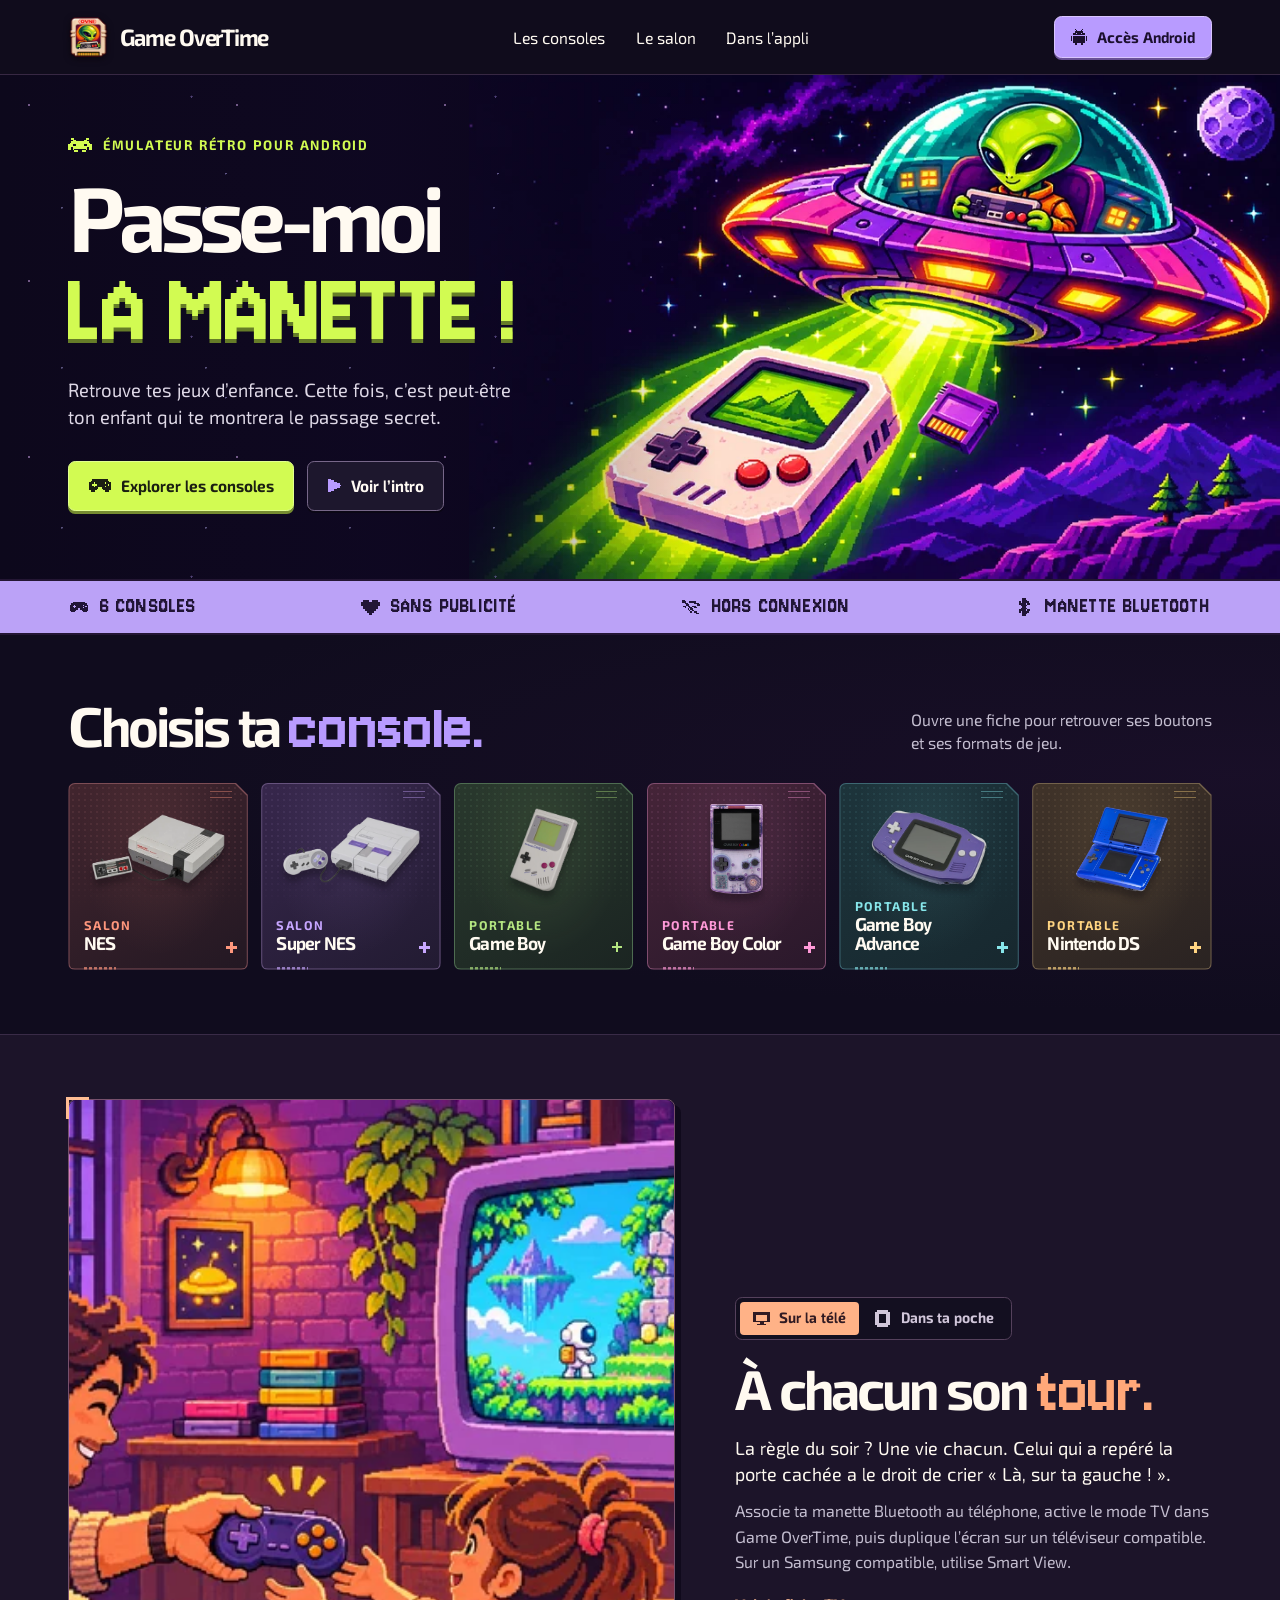
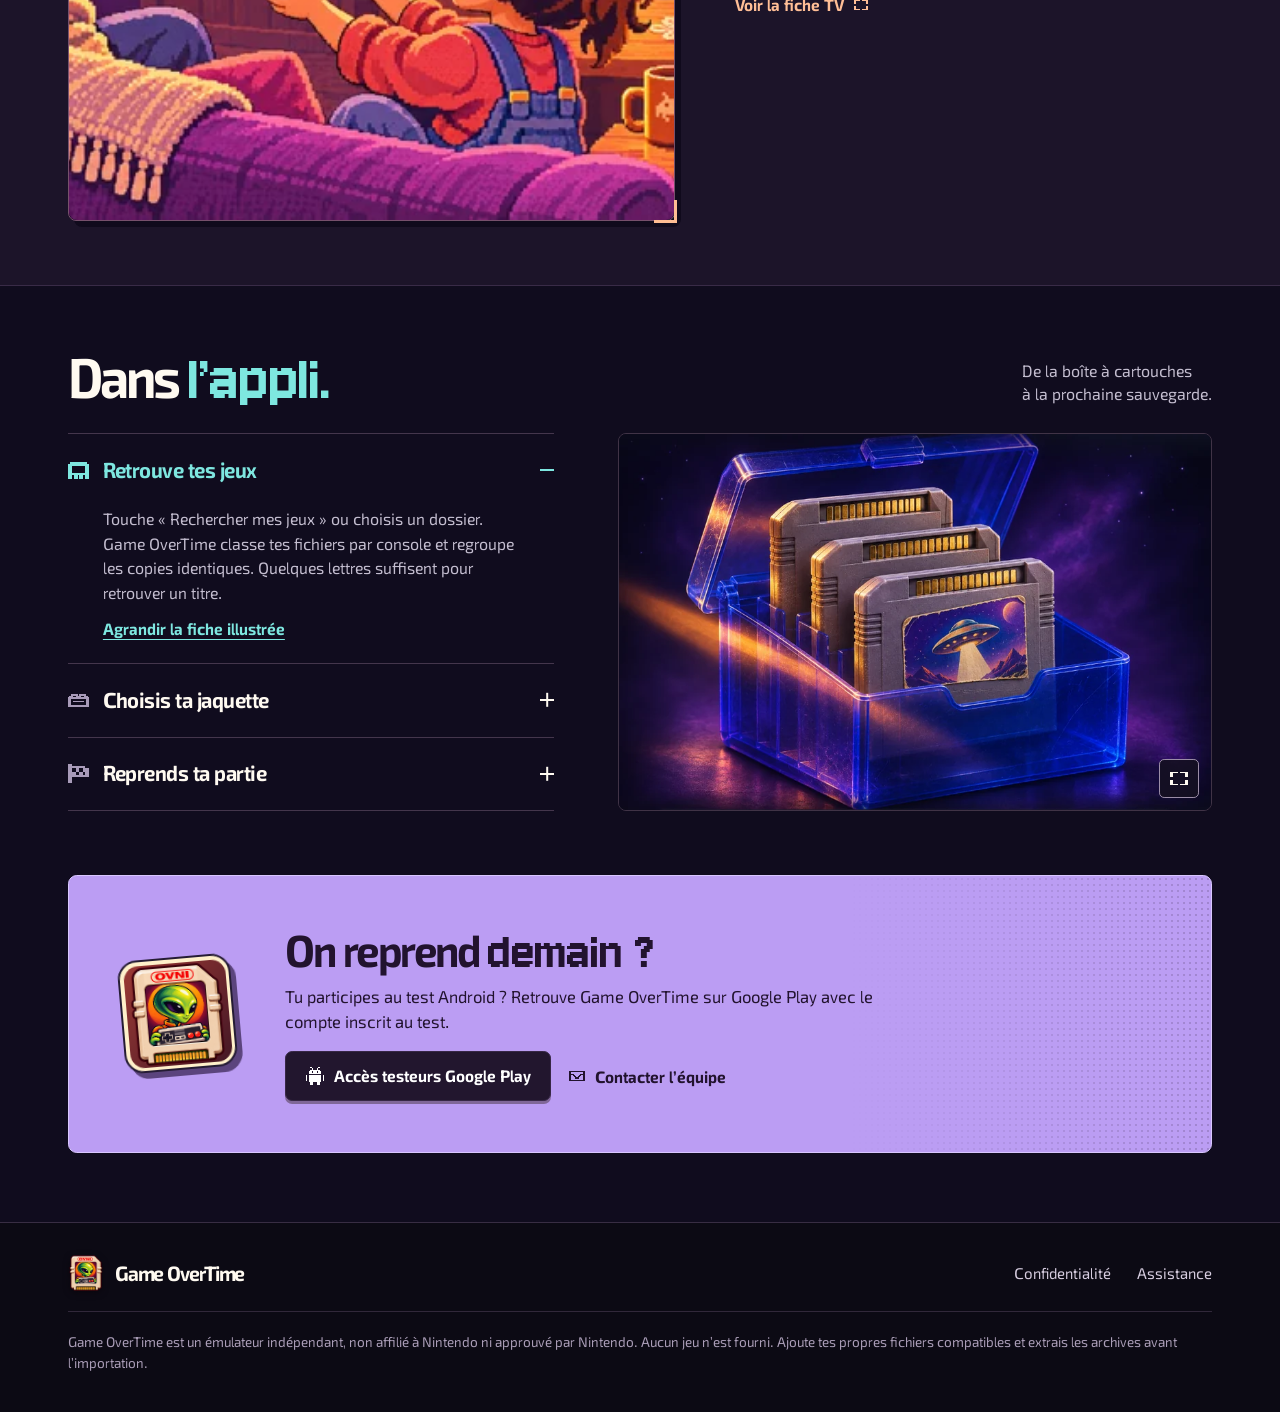
==== game-overtime/index.html @ 26a0b850 "Ajoute le site de Game OverTime pour GitHub Pages" ====
<!doctype html>
<html lang="fr">
<head>
  <meta charset="utf-8">
  <meta name="viewport" content="width=device-width, initial-scale=1">
  <meta name="theme-color" content="#100c1e">
  <title>Game OverTime – L’émulateur rétro pour Android</title>
  <meta name="description" content="Passe-moi la manette ! Retrouve tes jeux NES, Super NES, Game Boy, Game Boy Color, Game Boy Advance et Nintendo DS sur Android. Six consoles, sans publicité, jusque sur la télé.">
  <link rel="canonical" href="https://pelleas6.github.io/sites_app_android/game-overtime/">
  <meta property="og:type" content="website">
  <meta property="og:locale" content="fr_FR">
  <meta property="og:site_name" content="Game OverTime">
  <meta property="og:title" content="Game OverTime · Passe-moi la manette !">
  <meta property="og:description" content="Six consoles rétro sur Android. Retrouve ta collection et fais découvrir tes jeux de cœur à la génération suivante.">
  <meta property="og:url" content="https://pelleas6.github.io/sites_app_android/game-overtime/">
  <meta property="og:image" content="https://pelleas6.github.io/sites_app_android/game-overtime/assets/partage.jpg">
  <meta property="og:image:alt" content="L’OVNI de Game OverTime survole une galaxie de consoles rétro.">
  <meta name="twitter:card" content="summary_large_image">
  <link rel="icon" type="image/png" href="assets/favicon.png">
  <link rel="apple-touch-icon" href="assets/apple-touch-icon.png">
  <link rel="preload" href="assets/jersey.woff" as="font" type="font/woff" crossorigin>
  <link rel="preload" href="assets/cartouche-bold.woff" as="font" type="font/woff" crossorigin>
  <link rel="stylesheet" href="style.css">
  <script src="site.js" defer></script>
</head>
<body>
  <a class="skip" href="#accueil">Aller au contenu</a>
  <header class="site-header">
    <div class="wrap header-inner">
      <a class="wordmark" href="#accueil" aria-label="Game OverTime, accueil">
        <img src="assets/ovni.png" width="44" height="44" alt="">
        <span>Game OverTime</span>
      </a>
      <nav class="nav-main" aria-label="Navigation principale">
        <a href="#consoles">Les consoles</a>
        <a href="#salon">Le salon</a>
        <a href="#appli">Dans l’appli</a>
      </nav>
      <div class="nav-actions">
        <a class="android-link" href="#android"><i class="ico android-icon" aria-hidden="true"></i>Accès Android</a>
        <details class="mobile-nav">
          <summary aria-label="Menu de navigation"><i class="ico menu-icon" aria-hidden="true"></i></summary>
          <nav aria-label="Menu mobile">
            <a href="#consoles">Les consoles</a><a href="#salon">Le salon</a><a href="#appli">Dans l’appli</a><a href="#android">Accès Android</a>
          </nav>
        </details>
      </div>
    </div>
  </header>

  <main id="accueil">
    <section class="hero" aria-labelledby="hero-title">
      <picture class="hero-art">
        <source media="(max-width: 740px)" srcset="assets/ovni-mobile.webp">
        <source media="(max-width: 1240px)" srcset="assets/ovni-galaxie-1280.webp">
        <img src="assets/ovni-galaxie.webp" width="1902" height="827" alt="Le pilote OVNI attire une console de poche dans le rayon vert de sa soucoupe." fetchpriority="high">
      </picture>
      <div class="hero-veil" aria-hidden="true"></div>
      <div class="wrap hero-inner">
        <div class="hero-copy">
          <p class="hero-tag"><i class="ico alien-icon" aria-hidden="true"></i> Émulateur rétro pour Android</p>
          <h1 id="hero-title">Passe-moi<span class="pixel hero-pixel">la manette&nbsp;!</span></h1>
          <p class="hero-lead">Retrouve tes jeux d’enfance. Cette fois, c’est peut-être ton enfant qui te montrera le passage secret.</p>
          <div class="hero-actions">
            <a class="btn btn-lime" href="#consoles"><i class="ico pad-icon" aria-hidden="true"></i>Explorer les consoles</a>
            <a class="btn btn-outline" data-film href="assets/intro-ovni.mp4"><i class="ico play-icon" aria-hidden="true"></i>Voir l’intro</a>
          </div>
        </div>
      </div>
    </section>

    <div class="ribbon" aria-label="Game OverTime en bref">
      <ul class="wrap">
        <li><i class="ico pad-icon" aria-hidden="true"></i>6 consoles</li>
        <li><i class="ico heart-icon" aria-hidden="true"></i>Sans publicité</li>
        <li><i class="ico offline-icon" aria-hidden="true"></i>Hors connexion</li>
        <li><i class="ico bluetooth-icon" aria-hidden="true"></i>Manette Bluetooth</li>
      </ul>
    </div>

    <section class="shelf section" id="consoles" aria-labelledby="shelf-title">
      <div class="wrap">
        <div class="section-head">
          <h2 id="shelf-title">Choisis ta <span class="pixel accent-lilac">console.</span></h2>
          <p>Ouvre une fiche pour retrouver ses boutons<br class="wide-only"> et ses formats de jeu.</p>
        </div>
        <div class="console-shelf">
          <details class="console-card coral" data-system="nes">
            <summary aria-label="Ouvrir la fiche NES">
              <span class="cart-ridges" aria-hidden="true"></span>
              <span class="console-art"><img src="assets/nes.webp" width="180" height="110" loading="lazy" alt=""></span>
              <span class="console-label"><span class="console-family">Salon</span><strong>NES</strong></span>
              <span class="card-plus" aria-hidden="true"><i class="ico plus-icon"></i></span><span class="contacts" aria-hidden="true"></span>
            </summary>
            <div class="hardware-data"><p>Un couloir, trois plateformes et un saut au pixel près. Il reste une vie. À qui de jouer ?</p><dl><div><dt>Fichiers de jeu</dt><dd><code>.nes</code></dd></div><div><dt>Commandes</dt><dd>Croix directionnelle, A, B, Start et Select.</dd></div></dl></div>
          </details>
          <details class="console-card violet" data-system="sfc">
            <summary aria-label="Ouvrir la fiche Super NES">
              <span class="cart-ridges" aria-hidden="true"></span>
              <span class="console-art"><img src="assets/sfc.webp" width="180" height="110" loading="lazy" alt=""></span>
              <span class="console-label"><span class="console-family">Salon</span><strong>Super NES</strong></span>
              <span class="card-plus" aria-hidden="true"><i class="ico plus-icon"></i></span><span class="contacts" aria-hidden="true"></span>
            </summary>
            <div class="hardware-data"><p>Le canapé du mercredi, les grandes cartes à explorer et cette combinaison de boutons que tes doigts connaissent encore.</p><dl><div><dt>Fichiers de jeu</dt><dd><code>.sfc</code> <code>.smc</code></dd></div><div><dt>Commandes</dt><dd>Croix directionnelle, A, B, X, Y, L, R, Start et Select.</dd></div></dl></div>
          </details>
          <details class="console-card leaf" data-system="gb">
            <summary aria-label="Ouvrir la fiche Game Boy">
              <span class="cart-ridges" aria-hidden="true"></span>
              <span class="console-art"><img src="assets/gb.webp" width="180" height="110" loading="lazy" alt=""></span>
              <span class="console-label"><span class="console-family">Portable</span><strong>Game Boy</strong></span>
              <span class="card-plus" aria-hidden="true"><i class="ico plus-icon"></i></span><span class="contacts" aria-hidden="true"></span>
            </summary>
            <div class="hardware-data"><p>Un écran vert, deux boutons et un monde entier dans la poche. Qui se rappelle encore le chemin du premier niveau ?</p><dl><div><dt>Fichiers de jeu</dt><dd><code>.gb</code></dd></div><div><dt>Commandes</dt><dd>Croix directionnelle, A, B, Start et Select.</dd></div></dl></div>
          </details>
          <details class="console-card rose" data-system="gbc">
            <summary aria-label="Ouvrir la fiche Game Boy Color">
              <span class="cart-ridges" aria-hidden="true"></span>
              <span class="console-art"><img src="assets/gbc.webp" width="180" height="110" loading="lazy" alt=""></span>
              <span class="console-label"><span class="console-family">Portable</span><strong>Game Boy Color</strong></span>
              <span class="card-plus" aria-hidden="true"><i class="ico plus-icon"></i></span><span class="contacts" aria-hidden="true"></span>
            </summary>
            <div class="hardware-data"><p>La couleur change tout. Cette forêt que tu traversais sur un petit écran se remplit soudain de nuances.</p><dl><div><dt>Fichiers de jeu</dt><dd><code>.gbc</code></dd></div><div><dt>Commandes</dt><dd>Croix directionnelle, A, B, Start et Select.</dd></div></dl></div>
          </details>
          <details class="console-card aqua" data-system="gba">
            <summary aria-label="Ouvrir la fiche Game Boy Advance">
              <span class="cart-ridges" aria-hidden="true"></span>
              <span class="console-art"><img src="assets/gba.webp" width="180" height="110" loading="lazy" alt=""></span>
              <span class="console-label"><span class="console-family">Portable</span><strong>Game Boy Advance</strong></span>
              <span class="card-plus" aria-hidden="true"><i class="ico plus-icon"></i></span><span class="contacts" aria-hidden="true"></span>
            </summary>
            <div class="hardware-data"><p>Une console à tenir en largeur, deux gâchettes sous les index et un décor qui défile jusqu’au fond du train.</p><dl><div><dt>Fichiers de jeu</dt><dd><code>.gba</code></dd></div><div><dt>Commandes</dt><dd>Croix directionnelle, A, B, L, R, Start et Select.</dd></div></dl></div>
          </details>
          <details class="console-card gold" data-system="nds">
            <summary aria-label="Ouvrir la fiche Nintendo DS">
              <span class="cart-ridges" aria-hidden="true"></span>
              <span class="console-art"><img src="assets/nds.webp" width="180" height="110" loading="lazy" alt=""></span>
              <span class="console-label"><span class="console-family">Portable</span><strong>Nintendo DS</strong></span>
              <span class="card-plus" aria-hidden="true"><i class="ico plus-icon"></i></span><span class="contacts" aria-hidden="true"></span>
            </summary>
            <div class="hardware-data"><p>Un indice en haut, une action en bas. Retrouve les jeux qui te faisaient jongler entre deux écrans.</p><dl><div><dt>Fichiers de jeu</dt><dd><code>.nds</code></dd></div><div><dt>Commandes</dt><dd>Deux écrans, zone tactile, croix directionnelle, A, B, X, Y, L, R, Start et Select.</dd></div></dl></div>
          </details>
        </div>
      </div>
    </section>

    <section class="living section" id="salon" aria-labelledby="living-title">
      <div class="wrap living-layout">
        <div class="living-picture">
          <picture id="story-image">
            <source media="(max-width: 740px)" srcset="assets/une-vie-chacun-640.webp">
            <img src="assets/une-vie-chacun.webp" width="1080" height="720" loading="lazy" alt="Sur le canapé, un père passe la manette à sa fille devant un passage secret.">
          </picture>
          <span class="frame-pin pin-tl" aria-hidden="true"></span><span class="frame-pin pin-br" aria-hidden="true"></span>
        </div>
        <div class="living-copy">
          <div class="scene-switch" role="tablist" aria-label="Où jouer">
            <button id="tv-tab" role="tab" aria-selected="true" aria-controls="tv-panel" type="button"><i class="ico tv-icon" aria-hidden="true"></i>Sur la télé</button>
            <button id="hand-tab" role="tab" aria-selected="false" aria-controls="hand-panel" tabindex="-1" type="button"><i class="ico pocket-icon" aria-hidden="true"></i>Dans ta poche</button>
          </div>
          <h2 id="living-title">À chacun son <span class="pixel accent-peach">tour.</span></h2>
          <div id="tv-panel" class="scene-panel" role="tabpanel" aria-labelledby="tv-tab">
            <p class="lead">La règle du soir&nbsp;? Une vie chacun. Celui qui a repéré la porte cachée a le droit de crier «&nbsp;Là, sur ta gauche&nbsp;!&nbsp;».</p>
            <p>Associe ta manette Bluetooth au téléphone, active le mode TV dans Game OverTime, puis duplique l’écran sur un téléviseur compatible. Sur un Samsung compatible, utilise Smart View.</p>
            <a class="text-link" href="assets/tele-manette.webp" data-lightbox="Manette Bluetooth et mode TV">Voir la fiche TV <i class="ico zoom-icon" aria-hidden="true"></i></a>
          </div>
          <div id="hand-panel" class="scene-panel" role="tabpanel" aria-labelledby="hand-tab" hidden>
            <p class="lead">La télé est prise&nbsp;? Ta collection tient dans ta poche. Même dans le train, tu peux tenter ce fameux saut.</p>
            <p>Dans Thèmes, déplace la croix et les boutons à portée de tes pouces, puis ajuste leur taille. Enregistre une disposition par console et retouche-la en partie depuis Pause.</p>
            <a class="text-link" href="assets/station-nacre-affiche.webp" data-lightbox="Les commandes tactiles en paysage">Voir les commandes à l’écran <i class="ico zoom-icon" aria-hidden="true"></i></a>
          </div>
        </div>
      </div>
    </section>

    <section class="manual section" id="appli" aria-labelledby="manual-title">
      <div class="wrap">
        <div class="section-head">
          <h2 id="manual-title">Dans <span class="pixel accent-cyan">l’appli.</span></h2>
          <p>De la boîte à cartouches<br class="wide-only"> à la prochaine sauvegarde.</p>
        </div>
        <div class="manual-layout">
          <div class="guide-choices">
            <details name="guide" class="guide-entry" data-guide="importer" open>
              <summary><i class="ico cart-icon" aria-hidden="true"></i><span>Retrouve tes jeux</span><i class="fold-sign" aria-hidden="true"></i></summary>
              <div class="guide-text"><p>Touche «&nbsp;Rechercher mes jeux&nbsp;» ou choisis un dossier. Game OverTime classe tes fichiers par console et regroupe les copies identiques. Quelques lettres suffisent pour retrouver un titre.</p><a href="assets/importer-affiche.webp" data-lightbox="Rechercher et importer tes jeux">Agrandir la fiche illustrée</a></div>
            </details>
            <details name="guide" class="guide-entry" data-guide="jaquettes">
              <summary><i class="ico box-icon" aria-hidden="true"></i><span>Choisis ta jaquette</span><i class="fold-sign" aria-hidden="true"></i></summary>
              <div class="guide-text"><p>Le nom t’échappe, mais tu reconnaîtrais la boîte entre mille. Ouvre Jaquettes, agrandis l’aperçu et choisis ton édition. L’image reste sur ton téléphone.</p><a href="assets/jaquettes-affiche.webp" data-lightbox="Associer une jaquette à son jeu">Agrandir la fiche illustrée</a></div>
            </details>
            <details name="guide" class="guide-entry" data-guide="reprendre">
              <summary><i class="ico flag-icon" aria-hidden="true"></i><span>Reprends ta partie</span><i class="fold-sign" aria-hidden="true"></i></summary>
              <div class="guide-text"><p>Tu t’arrêtes devant le château&nbsp;? Sauvegarde avant de quitter. Depuis l’accueil, retrouve ton dernier jeu et laisse à quelqu’un d’autre le plaisir d’ouvrir la grande porte.</p><a href="assets/reprendre-affiche.webp" data-lightbox="Retrouver ta dernière partie">Agrandir la fiche illustrée</a></div>
            </details>
          </div>
          <a class="guide-art" id="guide-art" href="assets/importer-affiche.webp" data-lightbox="Rechercher et importer tes jeux" aria-label="Agrandir la fiche illustrée sur l’importation des jeux">
            <img id="guide-picture" src="assets/importer.webp" width="900" height="549" loading="lazy" alt="Trois cartouches à étiquette OVNI dans un coffret bleu translucide.">
            <span class="enlarge"><i class="ico zoom-icon" aria-hidden="true"></i></span>
          </a>
        </div>
      </div>
    </section>

    <section class="android-section" id="android" aria-labelledby="android-title">
      <div class="wrap">
        <div class="android-panel">
          <div class="android-emblem"><img src="assets/icone-android.png" width="126" height="126" loading="lazy" alt="Icône OVNI de Game OverTime"></div>
          <div class="android-copy">
            <h2 id="android-title">On reprend <span class="pixel">demain&nbsp;?</span></h2>
            <p>Tu participes au test Android&nbsp;? Retrouve Game OverTime sur Google Play avec le compte inscrit au test.</p>
            <div class="end-actions">
              <a class="btn btn-dark" href="https://play.google.com/apps/testing/app.cartouche.player"><i class="ico android-icon" aria-hidden="true"></i>Accès testeurs Google Play</a>
              <a class="contact-link" href="mailto:ovnis.app@gmail.com"><i class="ico mail-icon" aria-hidden="true"></i>Contacter l’équipe</a>
            </div>
          </div>
        </div>
      </div>
    </section>
  </main>

  <footer class="footer">
    <div class="wrap">
      <div class="footer-top">
        <a class="wordmark" href="#accueil"><img src="assets/ovni.png" width="38" height="38" alt=""><span>Game OverTime</span></a>
        <nav aria-label="Liens utiles"><a href="https://pelleas6.github.io/Confidentialite/retro-emulator/">Confidentialité</a><a href="mailto:ovnis.app@gmail.com">Assistance</a></nav>
      </div>
      <p>Game OverTime est un émulateur indépendant, non affilié à Nintendo ni approuvé par Nintendo. Aucun jeu n’est fourni. Ajoute tes propres fichiers compatibles et extrais les archives avant l’importation.</p>
    </div>
  </footer>

  <dialog id="console-dialog" class="modal hardware-dialog" aria-labelledby="console-title">
    <div class="modal-tools"><button class="close-modal" type="button" aria-label="Fermer la fiche console" data-dismiss><i class="ico close-icon" aria-hidden="true"></i></button></div>
    <div class="hardware-top"><img id="detail-image" alt="" width="260" height="175"><div><p id="detail-family" class="detail-family"></p><h2 id="console-title"></h2></div></div>
    <div id="detail-copy"></div>
    <div class="console-pagination"><button id="next-console" class="btn btn-outline" type="button">Console suivante</button></div>
  </dialog>

  <dialog id="media-dialog" class="modal media-dialog" aria-labelledby="media-title">
    <div class="media-head"><h2 id="media-title"></h2><button class="close-modal" data-dismiss type="button" aria-label="Fermer l’aperçu"><i class="ico close-icon" aria-hidden="true"></i></button></div>
    <div id="media-content"></div>
  </dialog>
</body>
</html>
---- game-overtime/style.css ----
@font-face{font-family:Cartouche;src:url("assets/cartouche-regular.woff") format("woff");font-style:normal;font-weight:400;font-display:swap}
@font-face{font-family:Cartouche;src:url("assets/cartouche-bold.woff") format("woff");font-style:normal;font-weight:650 950;font-display:swap}
@font-face{font-family:Jersey;src:url("assets/jersey.woff") format("woff");font-weight:400;font-style:normal;font-display:swap}
:root{
  --ink:#100c1e;--deep:#0c0918;--text:#fffaf1;--muted:#c4bed0;--lime:#d2fb52;
  --lilac:#b89bff;--peach:#ffa879;--cyan:#7ee7e0;--line:#433655;
  --wrap:82rem;--gutter:clamp(1.25rem,5.35vw,6.5rem);
  color-scheme:dark;font-family:Cartouche,Arial,sans-serif;background:var(--ink);color:var(--text);
  font-synthesis:none;scroll-padding-top:5.1rem;
}
*,*::before,*::after{box-sizing:border-box}
html{scroll-behavior:smooth}
body{margin:0;min-width:0;-webkit-font-smoothing:antialiased}
h1,h2,h3,p,ul,dl,dd{margin:0}
button,a,summary{-webkit-tap-highlight-color:transparent}
a{color:inherit;text-decoration:none}
button,summary{font:inherit;color:inherit}
button{cursor:pointer}
a:focus-visible,button:focus-visible,summary:focus-visible{outline:3px solid #fff49a;outline-offset:4px}
summary{list-style:none;cursor:pointer}
summary::-webkit-details-marker{display:none}
img{display:block;max-width:100%}
[hidden]{display:none!important}
.wrap{width:min(var(--wrap),calc(100% - 2 * var(--gutter)));margin-inline:auto}
.pixel{font-family:Jersey,monospace;font-weight:400;letter-spacing:0}
.accent-lilac{color:var(--lilac)}.accent-peach{color:var(--peach)}.accent-cyan{color:var(--cyan)}
.skip{position:fixed;z-index:50;top:.5rem;left:1rem;transform:translateY(-220%);background:var(--lime);color:var(--ink);padding:.75rem 1.1rem;border-radius:.3rem}
.skip:focus{transform:translateY(0)}
.ico{display:inline-block;flex:none;width:1.15em;height:1.15em;background-color:currentColor;mask:var(--icon) center/contain no-repeat;-webkit-mask:var(--icon) center/contain no-repeat;image-rendering:pixelated}
.alien-icon{--icon:url("assets/i-alien.png")}.pad-icon{--icon:url("assets/i-pad.png")}.android-icon{--icon:url("assets/i-android.png")}.play-icon{--icon:url("assets/i-play.png")}.heart-icon{--icon:url("assets/i-heart.png")}.offline-icon{--icon:url("assets/i-offline.png")}.bluetooth-icon{--icon:url("assets/i-bluetooth.png")}.plus-icon{--icon:url("assets/i-plus.png")}.close-icon{--icon:url("assets/i-close.png")}.tv-icon{--icon:url("assets/i-tv.png")}.pocket-icon{--icon:url("assets/i-pocket.png")}.cart-icon{--icon:url("assets/i-cart.png")}.box-icon{--icon:url("assets/i-box.png")}.flag-icon{--icon:url("assets/i-flag.png")}.zoom-icon{--icon:url("assets/i-zoom.png")}.mail-icon{--icon:url("assets/i-mail.png")}.menu-icon{--icon:url("assets/i-menu.png")}
.site-header{height:4.7rem;background:#100c1c;border-bottom:1px solid #372843;position:relative;z-index:5}
.header-inner{height:100%;display:flex;align-items:center;justify-content:space-between;gap:2rem}
.wordmark{display:inline-flex;align-items:center;gap:.64rem;white-space:nowrap;font-size:1.43rem;letter-spacing:-.055em;font-weight:800;line-height:1}
.wordmark img{width:2.55rem;height:2.55rem;object-fit:contain;filter:drop-shadow(0 2px 3px #09050d)}
.nav-main,.nav-actions,.footer nav{display:flex;align-items:center}
.nav-main{gap:clamp(1.25rem,2.4vw,2.85rem);font-size:1rem}
.nav-main a,.footer nav a{transition:color .16s}
.nav-main a:hover,.nav-main a:focus-visible,.footer nav a:hover{color:var(--lime)}
.nav-actions{gap:.6rem}
.android-link,.btn,.contact-link,.scene-switch button,.text-link{display:inline-flex;align-items:center;justify-content:center;gap:.62rem}
.android-link{min-height:2.6rem;padding:.55rem 1rem;background:var(--lilac);color:#1c102e;border:1px solid #d9c5ff;border-radius:.48rem;font-size:.94rem;font-weight:750;box-shadow:0 2px 0 #695197;transition:background .2s,transform .2s}
.android-link:hover{background:#d2baff;transform:translateY(-1px)}
.android-link .ico{width:.98rem;height:1.06rem}
.mobile-nav{display:none;position:relative}
.mobile-nav summary,.close-modal{width:2.65rem;height:2.65rem;display:grid;place-items:center;border-radius:.35rem;background:#262033;color:#efe8ff;border:1px solid #594a6c}

.hero{position:relative;isolation:isolate;overflow:hidden;background:#0b051d}
.hero-art,.hero-veil{position:absolute;inset:0;pointer-events:none}
.hero-art img{width:100%;height:100%;object-fit:contain;object-position:right center}
.hero-veil{background:linear-gradient(90deg,#0d081c 0%,rgba(14,8,31,.97) 19%,rgba(15,8,34,.82) 30%,rgba(14,8,29,.22) 45%,transparent 56%)}
.hero-veil::before{content:"";position:absolute;inset:0 51% 0 0;opacity:.47;background-image:radial-gradient(1.2px 1.2px at 14% 17%,#e3b5ff 75%,transparent),radial-gradient(1.2px 1.2px at 63% 9%,#9c83d8 75%,transparent),radial-gradient(1px 1px at 43% 83%,#ada5e4 75%,transparent),radial-gradient(1.1px 1.1px at 83% 44%,#bdb0ff 75%,transparent);background-size:13rem 11rem,19rem 15rem,9rem 10rem,17rem 14rem}
.hero-inner{position:relative;display:flex;align-items:center;min-height:clamp(31.5rem,39vw,42rem);padding-block:3.1rem 3.55rem}
.hero-copy{width:min(50%,38rem)}
.hero-tag{display:inline-flex;align-items:center;gap:.65rem;color:var(--lime);font-size:.83rem;line-height:1.1;font-weight:750;text-transform:uppercase;letter-spacing:.135em}
.hero-tag .ico{width:1.5rem;height:1.08rem;color:var(--lime)}
h1{margin:1.2rem 0 1.35rem;font-size:clamp(4rem,6.9vw,7.15rem);letter-spacing:-.068em;font-weight:850;line-height:.93}
.hero-pixel{display:block;color:var(--lime);text-transform:uppercase;font-size:1.22em;line-height:.83;letter-spacing:-.012em;margin-top:.06em;white-space:nowrap;text-shadow:0 .038em 0 #667d28}
.hero-lead{font-size:clamp(1.08rem,1.45vw,1.37rem);line-height:1.5;color:#dfd9e7;max-width:28rem;text-wrap:pretty}
.hero-actions,.end-actions{display:flex;flex-wrap:wrap;align-items:center;gap:.8rem}
.hero-actions{margin-top:1.8rem}
.btn{position:relative;min-height:3.1rem;padding:.68rem 1.2rem;border:1px solid transparent;border-radius:.45rem;font-weight:700;font-size:1rem;line-height:1.2;transition:transform .18s,background .15s,box-shadow .15s;text-align:center}
.btn:hover{transform:translateY(-2px)}
.btn:active{transform:translateY(1px)}
.btn .pad-icon{width:1.42rem}
.btn-lime{background:var(--lime);color:#1b1f12;box-shadow:0 3px 0 #768c31;border-color:#e2ff90}
.btn-lime:hover{background:#e0ff77}
.btn-outline{border-color:#776789;background:#1d172d;color:#fffaf3;box-shadow:0 2px 0 #0b0715}
.btn-outline:hover{background:#322541;border-color:#bb9cdb}
.btn .play-icon{width:.83rem;height:.83rem;color:var(--lilac)}

.ribbon{background:#bba2f7;color:#211536;border-block:2px solid #241634}
.ribbon ul{display:flex;justify-content:space-between;align-items:center;min-height:3.25rem;list-style:none;padding:0 .1rem;gap:1rem}
.ribbon li{position:relative;display:flex;align-items:center;justify-content:center;gap:.7rem;white-space:nowrap;text-transform:uppercase;font-family:Jersey,monospace;font-size:clamp(1.18rem,1.7vw,1.55rem);letter-spacing:.055em;line-height:1}
.ribbon li .ico{width:1.15rem;height:1.15rem}

.section{padding-block:clamp(3.4rem,5vw,5.15rem)}
.section-head{display:flex;justify-content:space-between;align-items:flex-end;gap:2rem;margin-bottom:1.75rem}
.section-head h2,.living-copy h2,.android-panel h2{font-size:clamp(2.5rem,4.25vw,4.2rem);font-weight:800;line-height:1.02;letter-spacing:-.057em}
.section-head h2 .pixel,.living h2 .pixel,.android-panel h2 .pixel{font-size:1.26em;line-height:.73;letter-spacing:-.005em}
.section-head p{font-size:1rem;color:var(--muted);line-height:1.45;max-width:29rem}
.shelf{background:radial-gradient(ellipse at 96% 35%,#26133666,transparent 65%),var(--ink)}
.console-shelf{display:grid;grid-template-columns:repeat(6,minmax(0,1fr));gap:clamp(.6rem,1.05vw,1rem);align-items:start}
.coral{--accent:#ff977d;--ctop:#42252e;--cbot:#231823;--edge:#7d4d55}
.violet{--accent:#c7a6ff;--ctop:#37274c;--cbot:#221b32;--edge:#66527d}
.leaf{--accent:#b4e681;--ctop:#29382d;--cbot:#1b2522;--edge:#4e6c51}
.rose{--accent:#ff99d8;--ctop:#452438;--cbot:#2a182b;--edge:#804d6e}
.aqua{--accent:#87e6ea;--ctop:#1d343b;--cbot:#17282f;--edge:#3d6772}
.gold{--accent:#ffd481;--ctop:#403329;--cbot:#2a2322;--edge:#73624b}
.console-card{position:relative;min-width:0;border-radius:.4rem;transition:transform .19s}
.console-card summary{position:relative;display:flex;flex-direction:column;min-height:clamp(10rem,14.6vw,13.25rem);isolation:isolate;background:var(--edge);border-radius:.43rem;clip-path:polygon(0 0,calc(100% - 12px) 0,100% 12px,100% 100%,0 100%);padding:1.14rem .95rem 1.04rem}
.console-card summary::before,.console-card summary::after{pointer-events:none;position:absolute;content:""}
.console-card summary::before{inset:1px;z-index:-2;clip-path:polygon(0 0,calc(100% - 12px) 0,100% 12px,100% 100%,0 100%);border-radius:.38rem;background:radial-gradient(ellipse at 50% 33%,color-mix(in srgb,var(--accent) 10%,transparent),transparent 63%),linear-gradient(148deg,var(--ctop),var(--cbot))}
.console-card summary::after{inset:2px 2px 33% 2px;z-index:-1;opacity:.25;background-image:radial-gradient(var(--edge) .9px,transparent 1px);background-size:6px 6px;mask-image:linear-gradient(#000 60%,transparent)}
.console-card:focus-within{outline:3px solid #fff49a;outline-offset:4px}
.console-card summary:focus-visible{outline:0}
.cart-ridges{position:absolute;right:1rem;top:.55rem;width:1.35rem;height:.38rem;border-block:1.2px solid var(--accent);opacity:.4}
.console-art{display:grid;place-items:center;flex:1;min-height:0}
.console-art img{height:clamp(4.3rem,7vw,6.5rem);width:94%;object-fit:contain;filter:drop-shadow(0 7px 3px #08060b55);transition:transform .22s}
.console-label{display:flex;flex-direction:column;justify-content:flex-end;gap:.16rem;padding-right:.95rem;min-height:3.1rem;margin-top:.36rem}
.console-family{font-size:.77rem;line-height:1;text-transform:uppercase;letter-spacing:.115em;font-weight:700;color:var(--accent)}
.console-label strong{font-size:clamp(1.07rem,1.41vw,1.4rem);line-height:1.05;letter-spacing:-.045em}
.card-plus{position:absolute;right:.68rem;bottom:1.04rem;color:var(--accent);display:grid;place-items:center}
.card-plus .ico{width:.68rem;height:.68rem}
.contacts{position:absolute;bottom:0;left:1rem;height:3px;width:1.95rem;background:repeating-linear-gradient(90deg,var(--accent) 0 3px,transparent 3px 5px);opacity:.65}
@media(hover:hover){.console-card:hover{transform:translateY(-4px)}.console-card:hover .console-art img{transform:translateY(-3px) rotate(-3deg)}.console-card:hover summary{background:var(--accent)}}
.hardware-data{padding:1rem;border:1px solid var(--edge);font-size:1rem}
.hardware-data dl{margin-top:.6rem}.hardware-data dt{font-weight:700}.hardware-data dd{margin:.2rem 0 .6rem}
.living{background:#1c1429;border-block:1px solid #392b47}
.living-layout{display:grid;grid-template-columns:minmax(0,1.12fr) minmax(0,.88fr);align-items:center;gap:clamp(2rem,4.75vw,5.2rem)}
.living-picture{position:relative;isolation:isolate;background:#120b21;box-shadow:6px 6px 0 #100a1c;border:1px solid #77506c;border-radius:.5rem}
.living-picture picture{display:block;overflow:hidden;border-radius:inherit}
.living-picture img{width:100%;aspect-ratio:1.5;object-fit:cover}
.living-picture.is-pocket{background:radial-gradient(ellipse,#4c396b 0%,#271d3d 50%,#151023 84%)}
.living-picture.is-pocket img{object-fit:contain;padding:.65rem}
.frame-pin{position:absolute;z-index:2;width:1.4rem;height:1.4rem;border-color:#ffbd93;border-style:solid;pointer-events:none}
.pin-tl{left:-3px;top:-3px;border-width:3px 0 0 3px}
.pin-br{right:-3px;bottom:-3px;border-width:0 3px 3px 0}
.scene-switch{display:inline-flex;border:1px solid #55415c;border-radius:.45rem;background:#130f20;padding:.23rem;gap:.15rem}
.scene-switch button{padding:.53rem .8rem;border:0;background:transparent;color:#d1c6da;border-radius:.25rem;font-size:.91rem;font-weight:700;line-height:1.1}
.scene-switch [aria-selected="true"]{background:#ffb287;color:#311a22}
.scene-switch [aria-selected="false"]:hover{background:#36243a}
.living-copy h2{margin:1.4rem 0 1.05rem}
.scene-panel p{font-size:1rem;line-height:1.58;color:var(--muted);max-width:34rem}
.scene-panel .lead{font-size:clamp(1.1rem,1.42vw,1.32rem);line-height:1.45;color:var(--text);margin-bottom:.7rem}
.text-link{color:#ffbe96;min-height:2.2rem;margin-top:.8rem;text-underline-offset:4px;font-weight:700}
.text-link:hover,.contact-link:hover,.guide-text a:hover,.footer a:hover{text-decoration:underline}
.text-link .ico{height:.88rem;width:.88rem}
.manual{background:var(--ink)}
.manual-layout{display:grid;grid-template-columns:minmax(0,.9fr) minmax(0,1.1fr);align-items:stretch;gap:clamp(2rem,5vw,6rem)}
.guide-choices{align-self:center;border-top:1px solid #44364c}
.guide-entry{border-bottom:1px solid #44364c}
.guide-entry summary{display:flex;align-items:center;gap:.85rem;min-height:4.55rem;font-size:clamp(1.22rem,1.65vw,1.55rem);line-height:1.2;font-weight:700;letter-spacing:-.025em}
.guide-entry summary>.ico{width:1.28rem;height:1.28rem;color:#a89bb9}
.guide-entry[open] summary,.guide-entry[open] summary>.ico{color:var(--cyan)}
.fold-sign{margin-left:auto;width:.9rem;height:.9rem;position:relative;flex:none}
.fold-sign::before,.fold-sign::after{content:"";position:absolute;width:100%;height:2px;left:0;top:calc(50% - 1px);background:currentColor}
.fold-sign::after{transform:rotate(90deg)}
.guide-entry[open] .fold-sign::after{display:none}
.guide-text{padding:0 2rem 1.3rem 2.15rem;line-height:1.55;color:var(--muted)}
.guide-text a{display:inline-block;margin-top:.7rem;color:var(--cyan);font-weight:700;text-decoration:underline;text-underline-offset:4px}
.guide-art{position:relative;display:block;min-width:0;align-self:stretch;overflow:hidden;border:1px solid #403346;border-radius:.5rem;background:#131020}
.guide-art img{width:100%;height:100%;aspect-ratio:1.74;object-fit:cover}
.enlarge{position:absolute;right:.75rem;bottom:.75rem;display:grid;place-items:center;width:2.45rem;height:2.45rem;color:var(--text);background:#141021e8;border:1px solid #9b8da7;border-radius:.32rem}
.guide-art:hover .enlarge{background:#594167}
.android-section{padding:0 0 clamp(3.75rem,5.4vw,5rem);background:var(--ink)}
.android-panel{position:relative;isolation:isolate;overflow:hidden;display:flex;align-items:center;gap:clamp(1.5rem,4vw,4rem);padding:clamp(1.8rem,4vw,3.7rem);background:#bb9df3;border:1px solid #d9c7ff;color:#22132e;border-radius:.55rem}
.android-panel::after{content:"";position:absolute;z-index:-1;inset:0 0 0 68%;opacity:.3;background-image:radial-gradient(#65507e 1px,transparent 1.5px);background-size:6px 6px;mask-image:linear-gradient(to right,transparent,#000)}
.android-emblem{flex:none;transform:rotate(-5deg);filter:drop-shadow(5px 6px 0 #5b447d);padding:.22rem;border:2px solid #251c34;border-radius:1.2rem;background:#fff0ca}
.android-emblem img{width:clamp(5rem,8vw,7.6rem);height:auto;aspect-ratio:1;border-radius:.9rem}
.android-panel h2{font-size:clamp(2.3rem,3.4vw,3.6rem)}
.android-copy>p{max-width:39rem;font-size:1.04rem;line-height:1.45;margin:.8rem 0 1.1rem}
.btn-dark{background:#22162e;color:white;box-shadow:0 3px 0 #806798;border-color:#372745}
.btn-dark:hover{background:#362347}
.contact-link{font-weight:700;min-height:2.8rem;text-underline-offset:4px;padding-inline:.35rem}
.contact-link .ico{width:1rem}
.android-panel :focus-visible{outline-color:#2a1641}
.footer{background:#0c0a14;border-top:1px solid #382d43;padding:2rem 0 2.35rem}
.footer-top{display:flex;align-items:center;justify-content:space-between;gap:1.5rem}
.footer .wordmark{font-size:1.26rem}
.footer .wordmark img{width:2.25rem;height:2.25rem}
.footer nav{flex-wrap:wrap;gap:.6rem 1.6rem;font-size:.94rem;color:#d6ccdf}
.footer p{padding-top:1.25rem;margin-top:1.25rem;border-top:1px solid #31283a;line-height:1.55;color:#aa9db7;font-size:.85rem}
.modal{position:fixed;width:min(34rem,calc(100% - 2rem));max-height:calc(100dvh - 2rem);padding:0;border:1px solid #76618a;border-radius:.7rem;background:#1e172b;color:var(--text);box-shadow:0 1.5rem 6rem #0009;overflow:auto}
.modal::backdrop{background:rgba(9,5,17,.85)}
body:has(dialog[open]){overflow:hidden}
.modal-tools,.media-head{display:flex;align-items:center;justify-content:flex-end;gap:1rem}
.modal-tools{position:absolute;right:.8rem;top:.8rem;z-index:1}
.close-modal{width:2.5rem;height:2.5rem}
.close-modal .ico{width:1rem;height:1rem}
.close-modal:hover{background:#41324e}
.hardware-top{display:flex;align-items:center;gap:1.5rem;padding:2.6rem 1.6rem 1.5rem;background:radial-gradient(ellipse at 20% 100%,var(--ctop),transparent 78%),var(--cbot);border-bottom:1px solid var(--edge)}
.hardware-top img{width:41%;height:8.5rem;object-fit:contain;filter:drop-shadow(0 9px 4px #09031255)}
.detail-family{font-size:.85rem;letter-spacing:.13em;text-transform:uppercase;color:var(--accent);font-weight:700}
.hardware-top h2{font-size:2.2rem;line-height:1.08;letter-spacing:-.045em;margin-top:.5rem}
#detail-copy{padding:1.5rem 1.7rem 0}
#detail-copy>p{font-size:1.13rem;line-height:1.45}
#detail-copy dl{margin:1.2rem 0 0;border-top:1px solid #493950}
#detail-copy dl>div{display:grid;grid-template-columns:7rem 1fr;gap:.65rem;padding:.78rem 0;border-bottom:1px solid #493950;line-height:1.4}
#detail-copy dt{color:#d6c8df;font-weight:700}
code{display:inline-block;padding:.04rem .38rem;font:1rem/1.4 ui-monospace,monospace;border-radius:.22rem;background:#30263c;color:#eeebc8}
.console-pagination{padding:1rem 1.7rem 1.5rem;text-align:right}
.console-pagination .btn{min-height:2.65rem}
.media-dialog{width:fit-content;max-width:calc(100% - 1.5rem);overflow:hidden}
.media-head{justify-content:space-between;padding:.7rem .9rem;border-bottom:1px solid #51405d}
.media-head h2{font-size:1.12rem;line-height:1.3;letter-spacing:-.02em}
#media-content{display:grid;place-items:center;background:#100c19}
#media-content img,#media-content video{display:block;max-width:100%;width:auto;height:auto;max-height:calc(100dvh - 6.2rem);object-fit:contain}
#media-content video{aspect-ratio:3/4;width:min(25rem,75vw);background:#090711}
@media(min-width:1650px){.hero-art{margin-inline:auto;max-width:108rem}.hero-veil{background:linear-gradient(90deg,#0d081c 5%,#0e081df5 23%,#0e08249c 38%,transparent 51%)}}
@media(max-width:1050px){
  :root{--gutter:clamp(1.25rem,4vw,3rem)}
  .hero-inner{min-height:29.5rem}.hero-copy{width:51%}
  .hero-veil{background:linear-gradient(90deg,#0d081c 4%,#0f091fef 26%,#100920b8 41%,transparent 60%)}
  .console-shelf{grid-template-columns:repeat(3,minmax(0,1fr));gap:.8rem}
  .console-card summary{min-height:10rem}.console-art img{height:5.3rem}
  .console-label{min-height:2.6rem}
  .living-layout{gap:2rem}.living-copy h2{font-size:2.8rem}
}
@media(max-width:740px){
  :root{--gutter:1.22rem;scroll-padding-top:1rem}
  .site-header{height:3.9rem}.header-inner{gap:.65rem}
  .wordmark{font-size:1.19rem;gap:.43rem}.wordmark img{width:2.05rem;height:2.05rem}
  .nav-main{display:none}.mobile-nav{display:block}
  .mobile-nav summary{width:2.45rem;height:2.45rem;background:transparent;border-color:#4b3c58}
  .mobile-nav nav{position:absolute;right:0;top:calc(100% + .65rem);background:#241a31;border:1px solid #645073;border-radius:.42rem;box-shadow:0 8px 24px #06030da8;padding:.3rem;display:grid;min-width:12rem}
  .mobile-nav nav a{display:block;padding:.72rem .9rem;border-radius:.25rem}.mobile-nav nav a:hover{background:#392945}
  .android-link{min-height:2.35rem;padding:.4rem .64rem;font-size:.83rem;gap:.4rem}.android-link .ico{width:.82rem}
  .hero{display:flex;flex-direction:column;background:#0d071c;padding-top:.28rem}
  .hero-art{position:relative;inset:auto;height:auto;width:min(100%,38rem);margin:0 auto;align-self:center;order:0}
  .hero-art img{aspect-ratio:1.91;object-fit:cover;object-position:center 44%;height:auto;width:100%}
  .hero-art::after{content:"";position:absolute;inset:65% 0 0;background:linear-gradient(transparent,#0d071c)}
  .hero-veil{display:none}.hero-inner{min-height:0;padding:.2rem 0 2.1rem;align-items:flex-start;order:1}
  .hero-copy{width:100%;max-width:34rem}.hero-tag{font-size:.77rem;gap:.5rem;letter-spacing:.115em}
  .hero-tag .ico{width:1.2rem}
  h1{font-size:clamp(3.7rem,11vw,5.65rem);margin:.82rem 0 .88rem}
  .hero-pixel{font-size:1.22em;line-height:.84}
  .hero-lead{font-size:1.07rem;max-width:30rem;line-height:1.45}
  .hero-actions{gap:.65rem;margin-top:1.2rem}.btn{min-height:2.9rem;padding:.64rem .92rem;font-size:.96rem;gap:.55rem}
  .ribbon ul{display:grid;grid-template-columns:1fr 1fr;min-height:4.6rem;padding:.65rem 0;gap:.65rem .8rem}
  .ribbon li{font-size:1.18rem;justify-content:flex-start;gap:.55rem}.ribbon li .ico{width:.94rem;height:.94rem}
  .section{padding-block:2.9rem}.section-head{display:block;margin-bottom:1.2rem}.section-head p{margin-top:.55rem;max-width:30rem;font-size:1rem}.wide-only{display:none}
  .console-shelf{gap:.62rem}.console-card summary{padding:.9rem .78rem .9rem;min-height:9.25rem}.console-art img{height:4.8rem}
  .console-family{font-size:.75rem}.console-label strong{font-size:1.12rem}.card-plus{right:.55rem;bottom:.9rem}
  .living-layout,.manual-layout{grid-template-columns:minmax(0,1fr);gap:1.6rem}
  .living-picture{order:2}.living-copy{order:1}.living-copy h2{margin:1.1rem 0 .7rem;font-size:2.55rem}
  .living-picture img{aspect-ratio:1.55}.scene-panel p{max-width:none}
  .manual-layout{gap:1rem}.guide-art{order:0}.guide-choices{order:1}.guide-entry summary{min-height:3.9rem}
  .guide-art img{aspect-ratio:1.77}.guide-text{padding-right:.3rem}
  .android-section{padding-bottom:2.65rem}.android-panel{align-items:flex-start;padding:1.4rem;gap:1rem;flex-direction:column}
  .android-emblem img{width:3.85rem;border-radius:.48rem}.android-emblem{border-radius:.62rem;padding:.12rem}
  .android-panel h2{font-size:2.35rem}.android-copy>p{font-size:1rem}.end-actions{gap:.45rem 1rem}.contact-link{padding:0}
  .footer-top{align-items:flex-start;flex-direction:column;gap:1rem}.footer nav{gap:.65rem 1.2rem}
}
@media(max-width:510px){.console-shelf{grid-template-columns:repeat(2,minmax(0,1fr))}.console-card summary{min-height:9.75rem}.console-art img{height:5.15rem}}
@media(max-width:365px){
  :root{--gutter:.9rem}.nav-actions{gap:.35rem}.android-link{font-size:.78rem;padding:.4rem .48rem}.wordmark{font-size:1.1rem}
  .hero-actions{gap:.5rem}.hero-actions .btn{font-size:.87rem;padding:.6rem .7rem}.ribbon li{font-size:1.06rem}
  .hardware-top{gap:.8rem;padding-inline:1rem}.hardware-top h2{font-size:1.75rem}#detail-copy{padding-inline:1.15rem}
}
@media(prefers-reduced-motion:reduce){html{scroll-behavior:auto}*,*::before,*::after{transition:none!important;animation:none!important}}
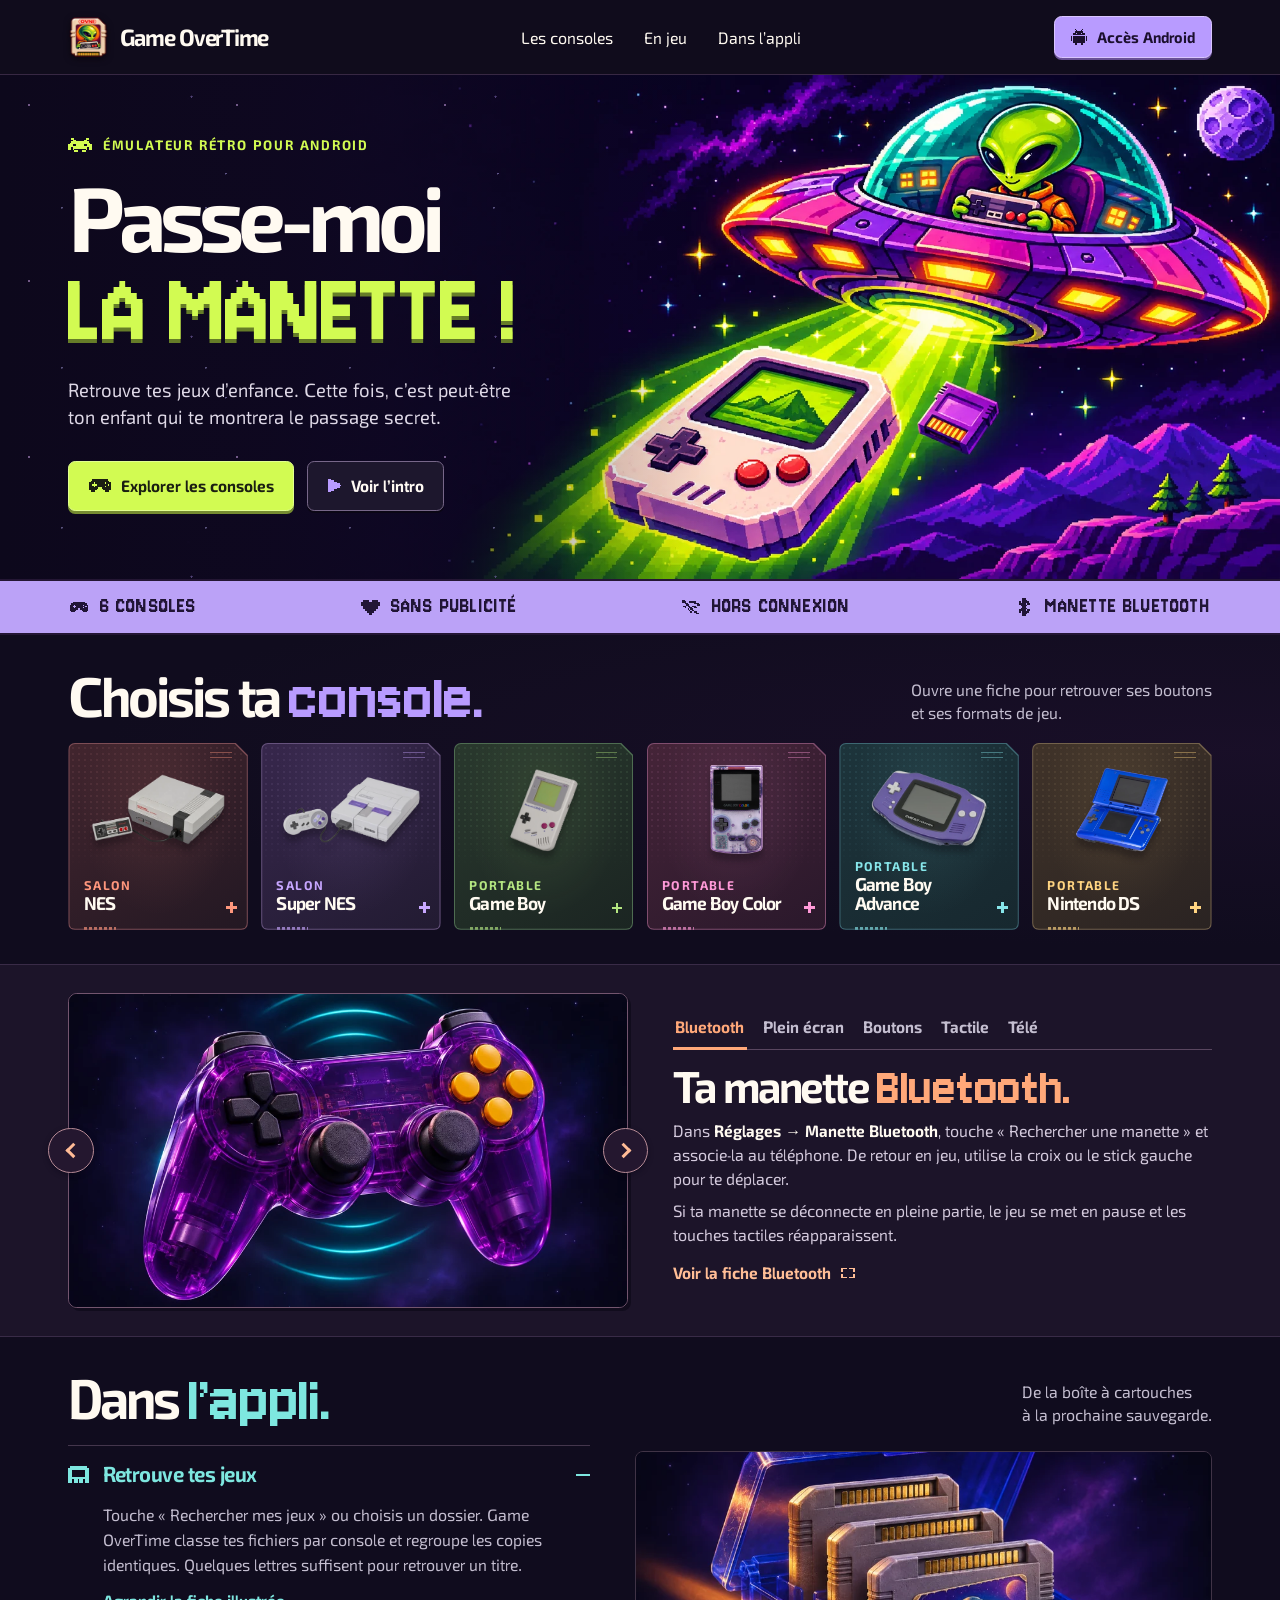
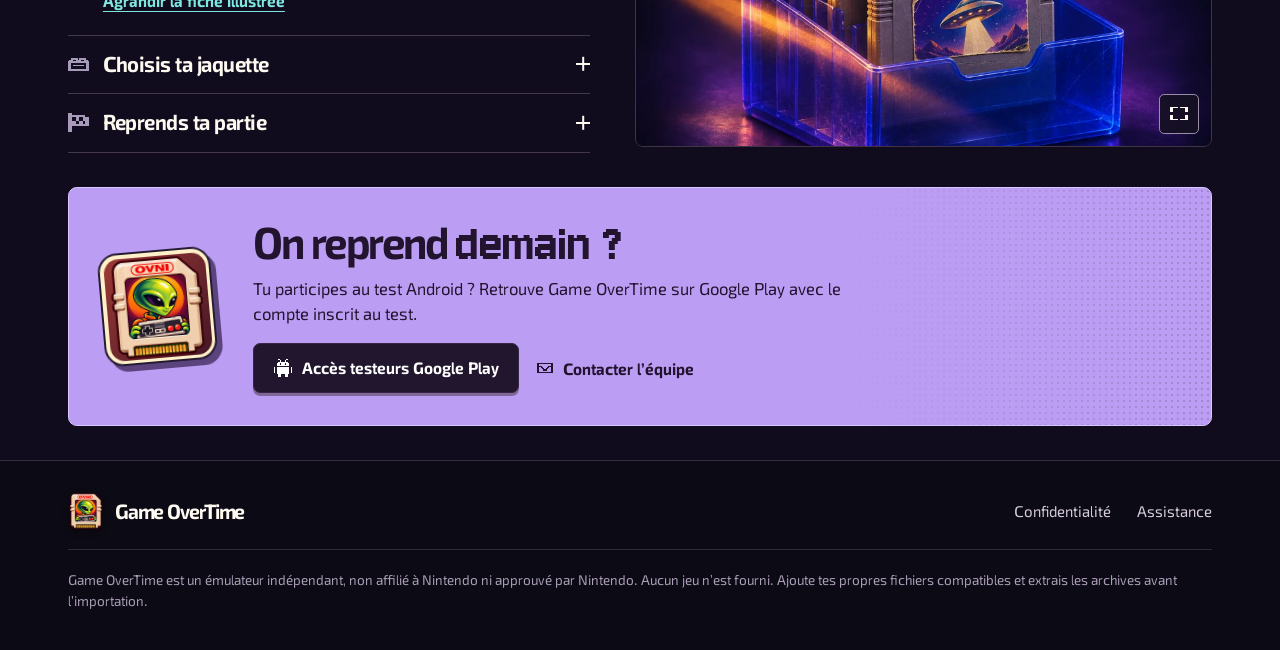
==== commit 351332d7: "Resserre les sections et présente les commandes de jeu dans un carrousel accessible" ====
--- a/game-overtime/index.html
+++ b/game-overtime/index.html
@@ -20,8 +20,8 @@
   <link rel="apple-touch-icon" href="assets/apple-touch-icon.png">
   <link rel="preload" href="assets/jersey.woff" as="font" type="font/woff" crossorigin>
   <link rel="preload" href="assets/cartouche-bold.woff" as="font" type="font/woff" crossorigin>
-  <link rel="stylesheet" href="style.css">
-  <script src="site.js" defer></script>
+  <link rel="stylesheet" href="style.css?v=2">
+  <script src="site.js?v=2" defer></script>
 </head>
 <body>
   <a class="skip" href="#accueil">Aller au contenu</a>
@@ -33,7 +33,7 @@
       </a>
       <nav class="nav-main" aria-label="Navigation principale">
         <a href="#consoles">Les consoles</a>
-        <a href="#salon">Le salon</a>
+        <a href="#salon">En jeu</a>
         <a href="#appli">Dans l’appli</a>
       </nav>
       <div class="nav-actions">
@@ -41,7 +41,7 @@
         <details class="mobile-nav">
           <summary aria-label="Menu de navigation"><i class="ico menu-icon" aria-hidden="true"></i></summary>
           <nav aria-label="Menu mobile">
-            <a href="#consoles">Les consoles</a><a href="#salon">Le salon</a><a href="#appli">Dans l’appli</a><a href="#android">Accès Android</a>
+            <a href="#consoles">Les consoles</a><a href="#salon">En jeu</a><a href="#appli">Dans l’appli</a><a href="#android">Accès Android</a>
           </nav>
         </details>
       </div>
@@ -143,32 +143,78 @@
       </div>
     </section>
 
-    <section class="living section" id="salon" aria-labelledby="living-title">
-      <div class="wrap living-layout">
-        <div class="living-picture">
-          <picture id="story-image">
-            <source media="(max-width: 740px)" srcset="assets/une-vie-chacun-640.webp">
-            <img src="assets/une-vie-chacun.webp" width="1080" height="720" loading="lazy" alt="Sur le canapé, un père passe la manette à sa fille devant un passage secret.">
-          </picture>
-          <span class="frame-pin pin-tl" aria-hidden="true"></span><span class="frame-pin pin-br" aria-hidden="true"></span>
-        </div>
-        <div class="living-copy">
-          <div class="scene-switch" role="tablist" aria-label="Où jouer">
-            <button id="tv-tab" role="tab" aria-selected="true" aria-controls="tv-panel" type="button"><i class="ico tv-icon" aria-hidden="true"></i>Sur la télé</button>
-            <button id="hand-tab" role="tab" aria-selected="false" aria-controls="hand-panel" tabindex="-1" type="button"><i class="ico pocket-icon" aria-hidden="true"></i>Dans ta poche</button>
-          </div>
-          <h2 id="living-title">À chacun son <span class="pixel accent-peach">tour.</span></h2>
-          <div id="tv-panel" class="scene-panel" role="tabpanel" aria-labelledby="tv-tab">
-            <p class="lead">La règle du soir&nbsp;? Une vie chacun. Celui qui a repéré la porte cachée a le droit de crier «&nbsp;Là, sur ta gauche&nbsp;!&nbsp;».</p>
-            <p>Associe ta manette Bluetooth au téléphone, active le mode TV dans Game OverTime, puis duplique l’écran sur un téléviseur compatible. Sur un Samsung compatible, utilise Smart View.</p>
+    <section class="living section" id="salon" aria-label="Les façons de jouer">
+      <div class="wrap play-carousel">
+        <div class="feature-picker" role="tablist" aria-label="Choisir une fonctionnalité" hidden></div>
+
+        <article class="feature-slide" id="bluetooth-panel" data-label="Bluetooth">
+          <div class="feature-media">
+            <img src="assets/manette-bluetooth.webp" width="960" height="540" loading="lazy" alt="Manette violette sans fil avec croix directionnelle et boutons d’action.">
+          </div>
+          <div class="feature-copy">
+            <h2>Ta manette <span class="pixel accent-peach">Bluetooth.</span></h2>
+            <p>Dans <strong>Réglages → Manette Bluetooth</strong>, touche «&nbsp;Rechercher une manette&nbsp;» et associe-la au téléphone. De retour en jeu, utilise la croix ou le stick gauche pour te déplacer.</p>
+            <p>Si ta manette se déconnecte en pleine partie, le jeu se met en pause et les touches tactiles réapparaissent.</p>
+            <a class="text-link" href="assets/manette-bluetooth-fiche.webp" data-lightbox="Manette Bluetooth sur téléphone">Voir la fiche Bluetooth <i class="ico zoom-icon" aria-hidden="true"></i></a>
+          </div>
+        </article>
+
+        <article class="feature-slide" id="fullscreen-panel" data-label="Plein écran">
+          <div class="feature-media">
+            <img src="assets/plein-ecran.webp" width="1280" height="720" loading="lazy" alt="Capture du jeu en plein écran sur le téléphone, avec le paysage lunaire et les touches tactiles masquées.">
+          </div>
+          <div class="feature-copy">
+            <h2>Ton téléphone en <span class="pixel accent-peach">plein écran.</span></h2>
+            <p>Avec <strong>Plein écran automatique</strong>, activé par défaut, les boutons à l’écran s’effacent dès que l’appli détecte ta manette. L’image s’agrandit en gardant les proportions de la console.</p>
+            <p>Pour retrouver les boutons, appuie sur Retour puis sur «&nbsp;Afficher les commandes tactiles&nbsp;».</p>
+            <a class="text-link" href="assets/plein-ecran.webp" data-lightbox="Capture du plein écran sur téléphone">Agrandir la capture <i class="ico zoom-icon" aria-hidden="true"></i></a>
+          </div>
+        </article>
+
+        <article class="feature-slide" id="editor-panel" data-label="Boutons">
+          <div class="feature-media">
+            <img src="assets/editeur-boutons.webp" width="1280" height="720" loading="lazy" alt="Capture de l’éditeur. Le bouton A est sélectionné et les commandes moins et plus règlent sa taille.">
+          </div>
+          <div class="feature-copy">
+            <h2>Les boutons sous <span class="pixel accent-peach">tes pouces.</span></h2>
+            <p>Depuis <strong>Thèmes</strong> ou <strong>Pause → Régler les boutons</strong>, fais glisser la croix ou un bouton où ton pouce tombe naturellement. Sélectionne-le puis utilise − et + pour ajuster sa taille de 60 à 180&nbsp;%.</p>
+            <p>Enregistre ton réglage. Chaque console garde sa propre disposition, en portrait comme en paysage.</p>
+            <a class="text-link" href="assets/editeur-boutons.webp" data-lightbox="L’éditeur des commandes tactiles">Agrandir l’éditeur <i class="ico zoom-icon" aria-hidden="true"></i></a>
+          </div>
+        </article>
+
+        <article class="feature-slide" id="hand-panel" data-label="Tactile">
+          <div class="feature-media feature-phone">
+            <img src="assets/station-nacre.webp" width="1040" height="520" loading="lazy" alt="Le téléphone en paysage, la croix à gauche et les boutons à droite du jeu.">
+          </div>
+          <div class="feature-copy">
+            <h2>Une partie dans <span class="pixel accent-peach">ta poche.</span></h2>
+            <p>Dans <strong>Pause → Orientation de l’écran</strong>, choisis le portrait ou le paysage pour la console que tu utilises. La croix et les boutons entourent l’image du jeu.</p>
+            <p>Sur Nintendo DS, touche directement l’écran inférieur avec ton doigt pour utiliser le stylet.</p>
+            <a class="text-link" href="assets/station-nacre-affiche.webp" data-lightbox="Les commandes tactiles en paysage">Voir les commandes à l’écran <i class="ico zoom-icon" aria-hidden="true"></i></a>
+          </div>
+        </article>
+
+        <article class="feature-slide" id="tv-panel" data-label="Télé">
+          <div class="feature-media">
+            <picture>
+              <source media="(max-width: 740px)" srcset="assets/une-vie-chacun-640.webp">
+              <img src="assets/une-vie-chacun.webp" width="1080" height="720" loading="lazy" alt="Sur le canapé, un père passe la manette à sa fille devant la télévision.">
+            </picture>
+          </div>
+          <div class="feature-copy">
+            <h2>À chacun son <span class="pixel accent-peach">tour.</span></h2>
+            <p>Dans <strong>Réglages → Manette Bluetooth</strong>, active le mode TV. Avec la manette connectée au téléphone, la partie passe en paysage plein écran.</p>
+            <p>Duplique ensuite l’écran sur un téléviseur compatible, avec Smart View sur un Samsung compatible. Il ne reste qu’à décider qui prend la première vie.</p>
             <a class="text-link" href="assets/tele-manette.webp" data-lightbox="Manette Bluetooth et mode TV">Voir la fiche TV <i class="ico zoom-icon" aria-hidden="true"></i></a>
           </div>
-          <div id="hand-panel" class="scene-panel" role="tabpanel" aria-labelledby="hand-tab" hidden>
-            <p class="lead">La télé est prise&nbsp;? Ta collection tient dans ta poche. Même dans le train, tu peux tenter ce fameux saut.</p>
-            <p>Dans Thèmes, déplace la croix et les boutons à portée de tes pouces, puis ajuste leur taille. Enregistre une disposition par console et retouche-la en partie depuis Pause.</p>
-            <a class="text-link" href="assets/station-nacre-affiche.webp" data-lightbox="Les commandes tactiles en paysage">Voir les commandes à l’écran <i class="ico zoom-icon" aria-hidden="true"></i></a>
-          </div>
-        </div>
+        </article>
+
+        <div class="feature-arrows" role="group" aria-label="Parcourir les fonctionnalités" hidden>
+          <button class="feature-prev" type="button" aria-label="Fonctionnalité précédente"></button>
+          <button class="feature-next" type="button" aria-label="Fonctionnalité suivante"></button>
+        </div>
+        <span class="feature-status" aria-live="polite" aria-atomic="true"></span>
       </div>
     </section>
 
@@ -190,7 +236,7 @@
             </details>
             <details name="guide" class="guide-entry" data-guide="reprendre">
               <summary><i class="ico flag-icon" aria-hidden="true"></i><span>Reprends ta partie</span><i class="fold-sign" aria-hidden="true"></i></summary>
-              <div class="guide-text"><p>Tu t’arrêtes devant le château&nbsp;? Sauvegarde avant de quitter. Depuis l’accueil, retrouve ton dernier jeu et laisse à quelqu’un d’autre le plaisir d’ouvrir la grande porte.</p><a href="assets/reprendre-affiche.webp" data-lightbox="Retrouver ta dernière partie">Agrandir la fiche illustrée</a></div>
+              <div class="guide-text"><p>Tu t’arrêtes devant le château&nbsp;? Ouvre Pause et choisis «&nbsp;Sauvegarder la partie&nbsp;». Depuis l’accueil, retrouve ton dernier jeu. Pour revenir à l’endroit enregistré, choisis «&nbsp;Charger ma sauvegarde&nbsp;» dans Pause.</p><a href="assets/reprendre-affiche.webp" data-lightbox="Retrouver ta dernière partie">Agrandir la fiche illustrée</a></div>
             </details>
           </div>
           <a class="guide-art" id="guide-art" href="assets/importer-affiche.webp" data-lightbox="Rechercher et importer tes jeux" aria-label="Agrandir la fiche illustrée sur l’importation des jeux">
--- a/game-overtime/style.css
+++ b/game-overtime/style.css
@@ -37,7 +37,7 @@
 .nav-main a,.footer nav a{transition:color .16s}
 .nav-main a:hover,.nav-main a:focus-visible,.footer nav a:hover{color:var(--lime)}
 .nav-actions{gap:.6rem}
-.android-link,.btn,.contact-link,.scene-switch button,.text-link{display:inline-flex;align-items:center;justify-content:center;gap:.62rem}
+.android-link,.btn,.contact-link,.text-link{display:inline-flex;align-items:center;justify-content:center;gap:.62rem}
 .android-link{min-height:2.6rem;padding:.55rem 1rem;background:var(--lilac);color:#1c102e;border:1px solid #d9c5ff;border-radius:.48rem;font-size:.94rem;font-weight:750;box-shadow:0 2px 0 #695197;transition:background .2s,transform .2s}
 .android-link:hover{background:#d2baff;transform:translateY(-1px)}
 .android-link .ico{width:.98rem;height:1.06rem}
@@ -73,9 +73,9 @@
 .ribbon li{position:relative;display:flex;align-items:center;justify-content:center;gap:.7rem;white-space:nowrap;text-transform:uppercase;font-family:Jersey,monospace;font-size:clamp(1.18rem,1.7vw,1.55rem);letter-spacing:.055em;line-height:1}
 .ribbon li .ico{width:1.15rem;height:1.15rem}
 
-.section{padding-block:clamp(3.4rem,5vw,5.15rem)}
-.section-head{display:flex;justify-content:space-between;align-items:flex-end;gap:2rem;margin-bottom:1.75rem}
-.section-head h2,.living-copy h2,.android-panel h2{font-size:clamp(2.5rem,4.25vw,4.2rem);font-weight:800;line-height:1.02;letter-spacing:-.057em}
+.section{padding-block:clamp(1.65rem,2.65vw,2.7rem)}
+.section-head{display:flex;justify-content:space-between;align-items:flex-end;gap:1.5rem;margin-bottom:1.15rem}
+.section-head h2,.feature-copy h2,.android-panel h2{font-size:clamp(2.5rem,4.25vw,4.2rem);font-weight:800;line-height:1.02;letter-spacing:-.057em}
 .section-head h2 .pixel,.living h2 .pixel,.android-panel h2 .pixel{font-size:1.26em;line-height:.73;letter-spacing:-.005em}
 .section-head p{font-size:1rem;color:var(--muted);line-height:1.45;max-width:29rem}
 .shelf{background:radial-gradient(ellipse at 96% 35%,#26133666,transparent 65%),var(--ink)}
@@ -105,31 +105,82 @@
 @media(hover:hover){.console-card:hover{transform:translateY(-4px)}.console-card:hover .console-art img{transform:translateY(-3px) rotate(-3deg)}.console-card:hover summary{background:var(--accent)}}
 .hardware-data{padding:1rem;border:1px solid var(--edge);font-size:1rem}
 .hardware-data dl{margin-top:.6rem}.hardware-data dt{font-weight:700}.hardware-data dd{margin:.2rem 0 .6rem}
-.living{background:#1c1429;border-block:1px solid #392b47}
-.living-layout{display:grid;grid-template-columns:minmax(0,1.12fr) minmax(0,.88fr);align-items:center;gap:clamp(2rem,4.75vw,5.2rem)}
-.living-picture{position:relative;isolation:isolate;background:#120b21;box-shadow:6px 6px 0 #100a1c;border:1px solid #77506c;border-radius:.5rem}
-.living-picture picture{display:block;overflow:hidden;border-radius:inherit}
-.living-picture img{width:100%;aspect-ratio:1.5;object-fit:cover}
-.living-picture.is-pocket{background:radial-gradient(ellipse,#4c396b 0%,#271d3d 50%,#151023 84%)}
-.living-picture.is-pocket img{object-fit:contain;padding:.65rem}
-.frame-pin{position:absolute;z-index:2;width:1.4rem;height:1.4rem;border-color:#ffbd93;border-style:solid;pointer-events:none}
-.pin-tl{left:-3px;top:-3px;border-width:3px 0 0 3px}
-.pin-br{right:-3px;bottom:-3px;border-width:0 3px 3px 0}
-.scene-switch{display:inline-flex;border:1px solid #55415c;border-radius:.45rem;background:#130f20;padding:.23rem;gap:.15rem}
-.scene-switch button{padding:.53rem .8rem;border:0;background:transparent;color:#d1c6da;border-radius:.25rem;font-size:.91rem;font-weight:700;line-height:1.1}
-.scene-switch [aria-selected="true"]{background:#ffb287;color:#311a22}
-.scene-switch [aria-selected="false"]:hover{background:#36243a}
-.living-copy h2{margin:1.4rem 0 1.05rem}
-.scene-panel p{font-size:1rem;line-height:1.58;color:var(--muted);max-width:34rem}
-.scene-panel .lead{font-size:clamp(1.1rem,1.42vw,1.32rem);line-height:1.45;color:var(--text);margin-bottom:.7rem}
-.text-link{color:#ffbe96;min-height:2.2rem;margin-top:.8rem;text-underline-offset:4px;font-weight:700}
+.living{background:#1c1429;border-block:1px solid #392b47;padding-block:clamp(1.45rem,2.2vw,2.15rem)}
+.play-carousel{
+  --columns:minmax(0,1.04fr) minmax(0,1fr);
+  --column-gap:clamp(2rem,3.5vw,3.65rem);
+  position:relative;
+}
+.feature-slide{display:grid;grid-template-columns:var(--columns);gap:var(--column-gap);align-items:center}
+.play-carousel:not(.is-ready) .feature-slide+.feature-slide{margin-top:1.6rem}
+.play-carousel.is-ready{
+  display:grid;
+  grid-template-columns:var(--columns);
+  grid-template-rows:1fr auto auto 1fr;
+  grid-template-areas:"photo ." "photo picker" "photo copy" "photo .";
+  column-gap:var(--column-gap);
+}
+.is-ready .feature-slide{display:contents}
+.feature-media{
+  position:relative;
+  width:100%;
+  aspect-ratio:16/9;
+  overflow:hidden;
+  border:1px solid #73556e;
+  border-radius:.55rem;
+  background:#110c1d;
+  box-shadow:3px 3px 0 #110c1d;
+  touch-action:pan-y pinch-zoom;
+}
+.feature-phone{aspect-ratio:2}
+.feature-media img{position:absolute;inset:0;width:100%;height:100%;object-fit:cover;user-select:none}
+.is-ready .feature-media{grid-area:photo;align-self:center}
+.feature-picker{grid-area:picker;display:flex;flex-wrap:wrap;gap:0 .9rem;border-bottom:1px solid #59465f;margin-bottom:.85rem}
+.feature-picker button{
+  min-height:2.75rem;
+  padding:.3rem .14rem;
+  margin-bottom:-1px;
+  color:var(--muted);
+  background:transparent;
+  border:0;
+  border-bottom:3px solid transparent;
+  font-size:1rem;
+  font-weight:700;
+}
+.feature-picker button:hover,.feature-picker [aria-selected="true"]{color:var(--peach)}
+.feature-picker [aria-selected="true"]{border-bottom-color:currentColor}
+.is-ready .feature-copy{grid-area:copy}
+.feature-copy{min-width:0;touch-action:pan-y pinch-zoom}
+.feature-copy h2{font-size:clamp(2rem,3.4vw,3.45rem);margin-bottom:.65rem;text-wrap:balance}
+.feature-copy p{max-width:60ch;font-size:1rem;line-height:1.5;color:#d4cadd}
+.feature-copy p+p{margin-top:.48rem}
+.feature-copy strong{color:var(--text);font-weight:700}
+.feature-arrows{grid-area:photo;align-self:center;z-index:1;display:flex;align-items:center;justify-content:space-between;height:0;margin-inline:-1.25rem;pointer-events:none}
+.feature-arrows button{
+  pointer-events:auto;
+  display:grid;
+  place-items:center;
+  flex:none;
+  width:2.85rem;height:2.85rem;
+  background:#24172f;color:#ffbb96;
+  border:1px solid #b78b96;
+  border-radius:50%;
+  box-shadow:0 2px 5px #0b071980;
+}
+.feature-arrows button:hover,.feature-arrows button:focus-visible{color:#25152b;background:#ffb389}
+.feature-arrows button::before{content:"";width:.68rem;height:.68rem;border:solid currentColor;border-width:0 3px 3px 0}
+.feature-prev::before{transform:translateX(.12rem) rotate(135deg)}
+.feature-next::before{transform:translateX(-.12rem) rotate(-45deg)}
+.feature-status{position:absolute;width:1px;height:1px;overflow:hidden;clip-path:inset(50%);white-space:nowrap}
+@media(prefers-reduced-motion:no-preference){.is-ready .feature-media img{animation:show-feature .18s ease-out} @keyframes show-feature{from{opacity:.6}to{opacity:1}}}
+.text-link{color:#ffbe96;min-height:2.75rem;margin-top:.25rem;text-underline-offset:4px;font-weight:700}
 .text-link:hover,.contact-link:hover,.guide-text a:hover,.footer a:hover{text-decoration:underline}
 .text-link .ico{height:.88rem;width:.88rem}
 .manual{background:var(--ink)}
-.manual-layout{display:grid;grid-template-columns:minmax(0,.9fr) minmax(0,1.1fr);align-items:stretch;gap:clamp(2rem,5vw,6rem)}
+.manual-layout{display:grid;grid-template-columns:minmax(0,.95fr) minmax(0,1.05fr);align-items:center;gap:clamp(1.5rem,3.5vw,3.65rem)}
 .guide-choices{align-self:center;border-top:1px solid #44364c}
 .guide-entry{border-bottom:1px solid #44364c}
-.guide-entry summary{display:flex;align-items:center;gap:.85rem;min-height:4.55rem;font-size:clamp(1.22rem,1.65vw,1.55rem);line-height:1.2;font-weight:700;letter-spacing:-.025em}
+.guide-entry summary{display:flex;align-items:center;gap:.85rem;min-height:3.6rem;font-size:clamp(1.22rem,1.65vw,1.55rem);line-height:1.2;font-weight:700;letter-spacing:-.025em}
 .guide-entry summary>.ico{width:1.28rem;height:1.28rem;color:#a89bb9}
 .guide-entry[open] summary,.guide-entry[open] summary>.ico{color:var(--cyan)}
 .fold-sign{margin-left:auto;width:.9rem;height:.9rem;position:relative;flex:none}
@@ -138,12 +189,12 @@
 .guide-entry[open] .fold-sign::after{display:none}
 .guide-text{padding:0 2rem 1.3rem 2.15rem;line-height:1.55;color:var(--muted)}
 .guide-text a{display:inline-block;margin-top:.7rem;color:var(--cyan);font-weight:700;text-decoration:underline;text-underline-offset:4px}
-.guide-art{position:relative;display:block;min-width:0;align-self:stretch;overflow:hidden;border:1px solid #403346;border-radius:.5rem;background:#131020}
-.guide-art img{width:100%;height:100%;aspect-ratio:1.74;object-fit:cover}
+.guide-art{position:relative;display:block;min-width:0;aspect-ratio:1.95;overflow:hidden;border:1px solid #403346;border-radius:.5rem;background:#131020}
+.guide-art img{position:absolute;inset:0;width:100%;height:100%;object-fit:cover}
 .enlarge{position:absolute;right:.75rem;bottom:.75rem;display:grid;place-items:center;width:2.45rem;height:2.45rem;color:var(--text);background:#141021e8;border:1px solid #9b8da7;border-radius:.32rem}
 .guide-art:hover .enlarge{background:#594167}
-.android-section{padding:0 0 clamp(3.75rem,5.4vw,5rem);background:var(--ink)}
-.android-panel{position:relative;isolation:isolate;overflow:hidden;display:flex;align-items:center;gap:clamp(1.5rem,4vw,4rem);padding:clamp(1.8rem,4vw,3.7rem);background:#bb9df3;border:1px solid #d9c7ff;color:#22132e;border-radius:.55rem}
+.android-section{padding:0 0 clamp(1.65rem,2.65vw,2.7rem);background:var(--ink)}
+.android-panel{position:relative;isolation:isolate;overflow:hidden;display:flex;align-items:center;gap:clamp(1.25rem,3vw,2.5rem);padding:clamp(1.4rem,2.5vw,2.2rem);background:#bb9df3;border:1px solid #d9c7ff;color:#22132e;border-radius:.55rem}
 .android-panel::after{content:"";position:absolute;z-index:-1;inset:0 0 0 68%;opacity:.3;background-image:radial-gradient(#65507e 1px,transparent 1.5px);background-size:6px 6px;mask-image:linear-gradient(to right,transparent,#000)}
 .android-emblem{flex:none;transform:rotate(-5deg);filter:drop-shadow(5px 6px 0 #5b447d);padding:.22rem;border:2px solid #251c34;border-radius:1.2rem;background:#fff0ca}
 .android-emblem img{width:clamp(5rem,8vw,7.6rem);height:auto;aspect-ratio:1;border-radius:.9rem}
@@ -194,7 +245,7 @@
   .console-shelf{grid-template-columns:repeat(3,minmax(0,1fr));gap:.8rem}
   .console-card summary{min-height:10rem}.console-art img{height:5.3rem}
   .console-label{min-height:2.6rem}
-  .living-layout{gap:2rem}.living-copy h2{font-size:2.8rem}
+  .feature-picker{column-gap:.6rem}
 }
 @media(max-width:740px){
   :root{--gutter:1.22rem;scroll-padding-top:1rem}
@@ -218,15 +269,27 @@
   .hero-actions{gap:.65rem;margin-top:1.2rem}.btn{min-height:2.9rem;padding:.64rem .92rem;font-size:.96rem;gap:.55rem}
   .ribbon ul{display:grid;grid-template-columns:1fr 1fr;min-height:4.6rem;padding:.65rem 0;gap:.65rem .8rem}
   .ribbon li{font-size:1.18rem;justify-content:flex-start;gap:.55rem}.ribbon li .ico{width:.94rem;height:.94rem}
-  .section{padding-block:2.9rem}.section-head{display:block;margin-bottom:1.2rem}.section-head p{margin-top:.55rem;max-width:30rem;font-size:1rem}.wide-only{display:none}
+  .section{padding-block:1.65rem}.section-head{display:block;margin-bottom:.95rem}.section-head p{margin-top:.4rem;max-width:30rem;font-size:1rem}.wide-only{display:none}
   .console-shelf{gap:.62rem}.console-card summary{padding:.9rem .78rem .9rem;min-height:9.25rem}.console-art img{height:4.8rem}
   .console-family{font-size:.75rem}.console-label strong{font-size:1.12rem}.card-plus{right:.55rem;bottom:.9rem}
-  .living-layout,.manual-layout{grid-template-columns:minmax(0,1fr);gap:1.6rem}
-  .living-picture{order:2}.living-copy{order:1}.living-copy h2{margin:1.1rem 0 .7rem;font-size:2.55rem}
-  .living-picture img{aspect-ratio:1.55}.scene-panel p{max-width:none}
-  .manual-layout{gap:1rem}.guide-art{order:0}.guide-choices{order:1}.guide-entry summary{min-height:3.9rem}
-  .guide-art img{aspect-ratio:1.77}.guide-text{padding-right:.3rem}
-  .android-section{padding-bottom:2.65rem}.android-panel{align-items:flex-start;padding:1.4rem;gap:1rem;flex-direction:column}
+  .play-carousel{--columns:minmax(0,1fr)}
+  .feature-slide{gap:.85rem}
+  .play-carousel.is-ready{grid-template-areas:"photo" "picker" "copy";grid-template-rows:auto auto auto}
+  .is-ready .feature-media{width:calc(100% - 1.6rem);justify-self:center}
+  .feature-arrows{margin-inline:max(-1rem,calc(4px - var(--gutter)))}
+  .feature-arrows button{position:relative;isolation:isolate;padding:0;border:0;box-shadow:none;background:transparent}
+  .feature-arrows button::after{content:"";position:absolute;z-index:-1;top:50%;transform:translateY(-50%);width:1.85rem;height:1.85rem;background:#24172f;border:1px solid #b78b96;border-radius:50%}
+  .feature-arrows .feature-prev{justify-items:start;padding-left:.47rem}.feature-prev::after{left:0}
+  .feature-arrows .feature-next{justify-items:end;padding-right:.47rem}.feature-next::after{right:0}
+  .feature-arrows button:is(:hover,:focus-visible){background:transparent}
+  .feature-arrows button:is(:hover,:focus-visible)::after{background:#ffb389}
+  .feature-picker{flex-wrap:nowrap;justify-content:space-between;gap:0 .15rem;overflow-x:auto;margin:.35rem 0 .7rem}
+  .feature-picker button{flex:none;min-width:2.75rem;font-size:.97rem}
+  .feature-picker button:focus-visible{outline-offset:-3px}
+  .feature-copy p{max-width:none}
+  .manual-layout{grid-template-columns:minmax(0,1fr);gap:.8rem}.guide-art{order:0}.guide-choices{order:1}.guide-entry summary{min-height:3.3rem}
+  .guide-text{padding-right:.3rem}
+  .android-section{padding-bottom:1.65rem}.android-panel{align-items:flex-start;padding:1.25rem;gap:.8rem;flex-direction:column}
   .android-emblem img{width:3.85rem;border-radius:.48rem}.android-emblem{border-radius:.62rem;padding:.12rem}
   .android-panel h2{font-size:2.35rem}.android-copy>p{font-size:1rem}.end-actions{gap:.45rem 1rem}.contact-link{padding:0}
   .footer-top{align-items:flex-start;flex-direction:column;gap:1rem}.footer nav{gap:.65rem 1.2rem}
@@ -234,6 +297,7 @@
 @media(max-width:510px){.console-shelf{grid-template-columns:repeat(2,minmax(0,1fr))}.console-card summary{min-height:9.75rem}.console-art img{height:5.15rem}}
 @media(max-width:365px){
   :root{--gutter:.9rem}.nav-actions{gap:.35rem}.android-link{font-size:.78rem;padding:.4rem .48rem}.wordmark{font-size:1.1rem}
+  .feature-picker button{font-size:.89rem;padding-inline:.08rem}
   .hero-actions{gap:.5rem}.hero-actions .btn{font-size:.87rem;padding:.6rem .7rem}.ribbon li{font-size:1.06rem}
   .hardware-top{gap:.8rem;padding-inline:1rem}.hardware-top h2{font-size:1.75rem}#detail-copy{padding-inline:1.15rem}
 }
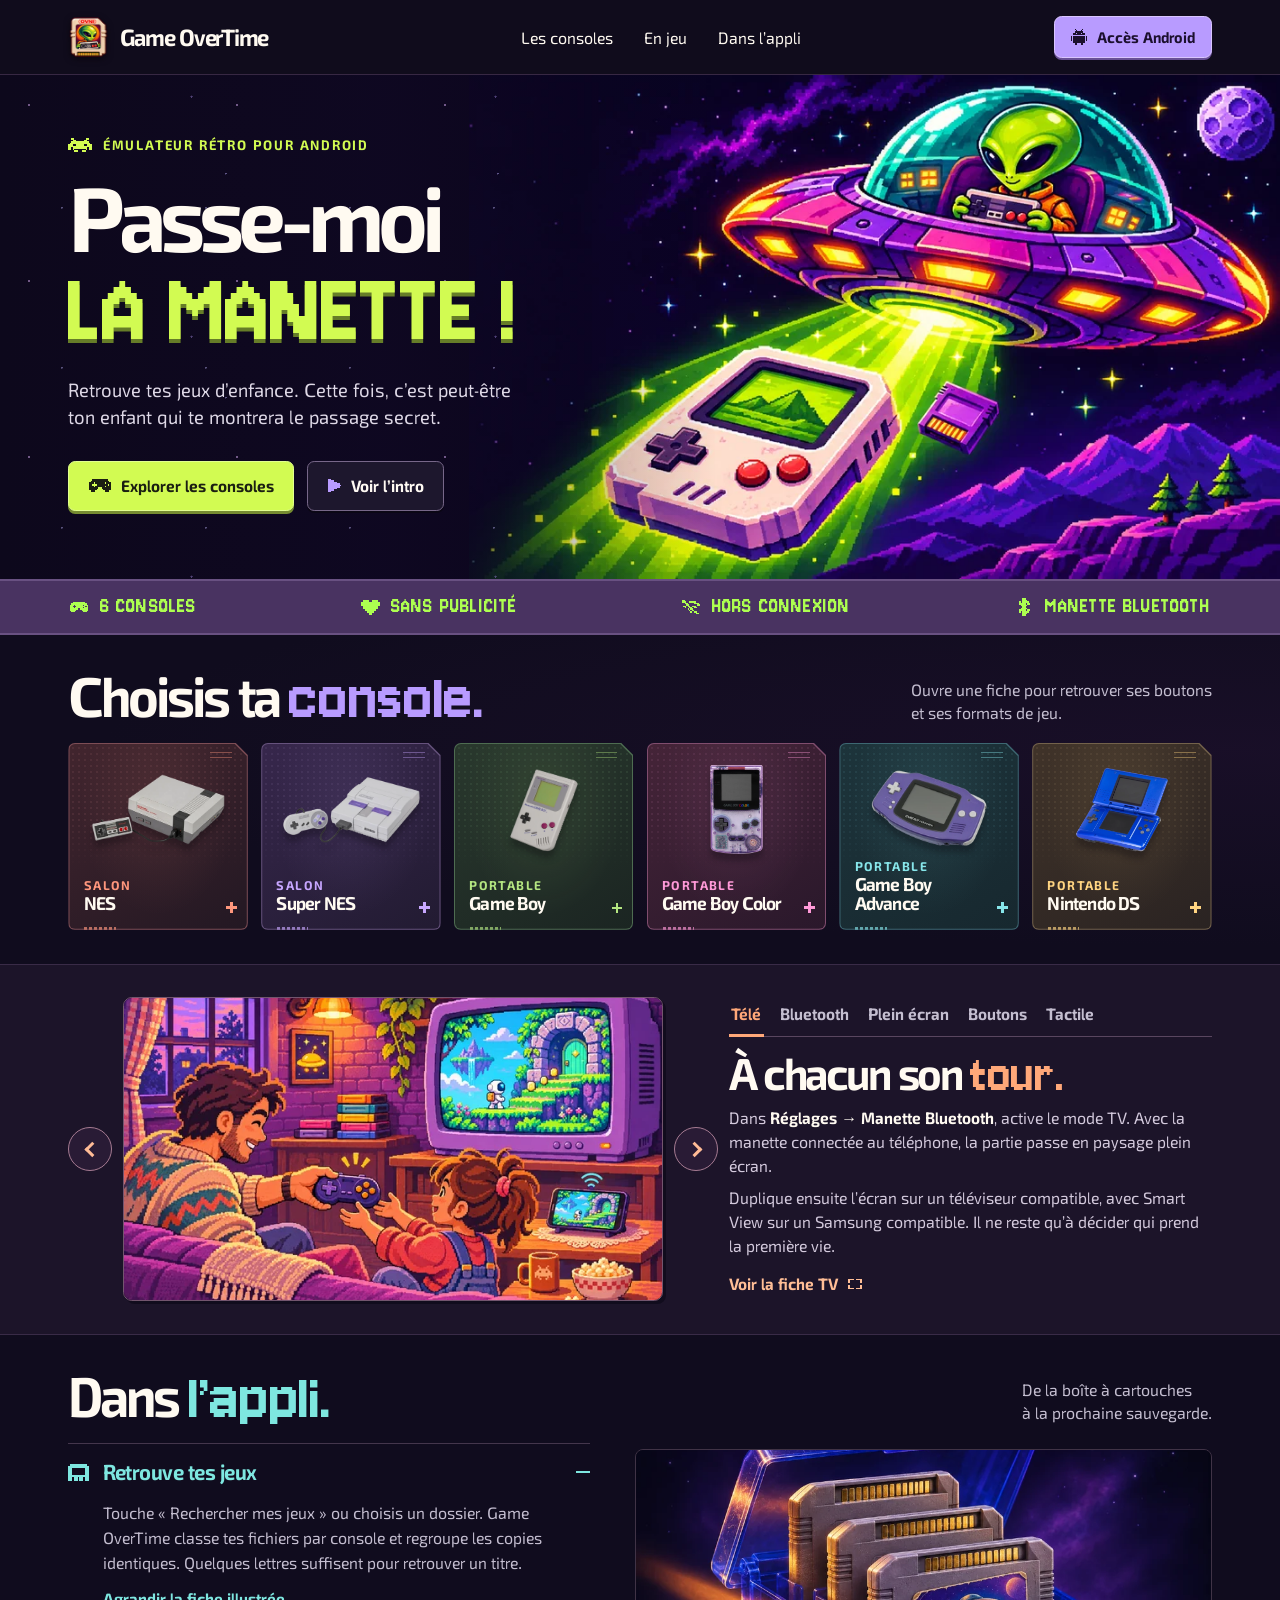
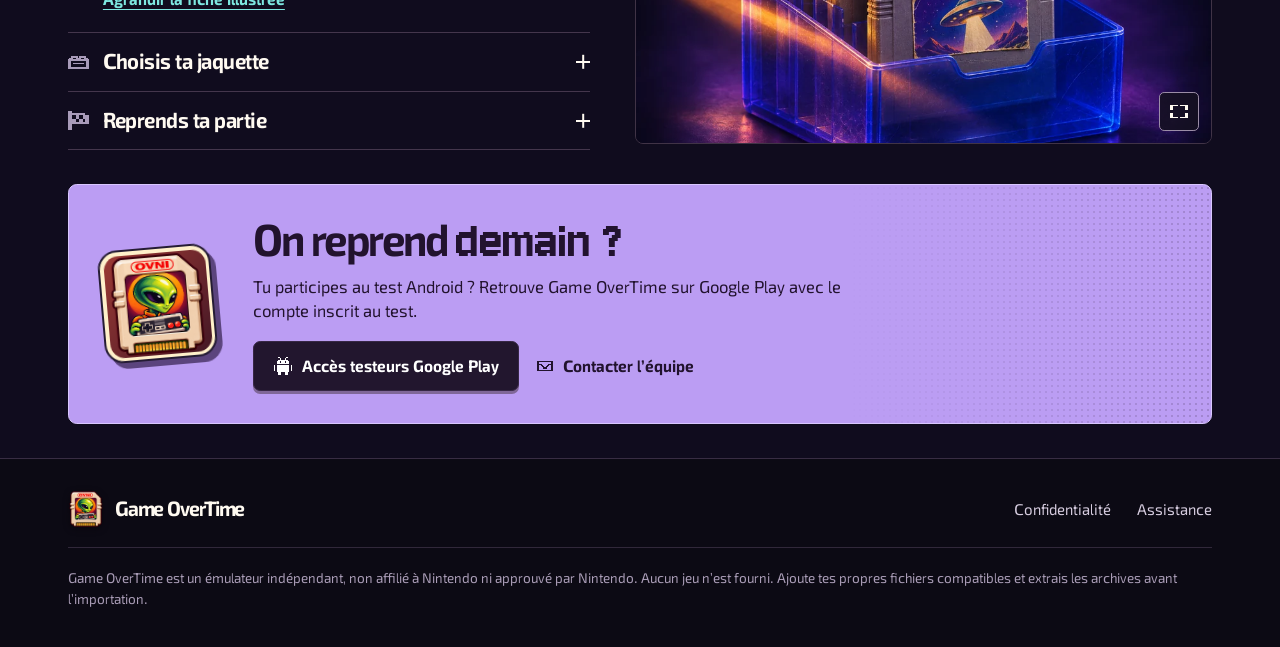
==== commit 3447aed7: "Intègre la démo avec sa musique rétro et dégage les commandes du carrousel" ====
--- a/game-overtime/index.html
+++ b/game-overtime/index.html
@@ -20,8 +20,8 @@
   <link rel="apple-touch-icon" href="assets/apple-touch-icon.png">
   <link rel="preload" href="assets/jersey.woff" as="font" type="font/woff" crossorigin>
   <link rel="preload" href="assets/cartouche-bold.woff" as="font" type="font/woff" crossorigin>
-  <link rel="stylesheet" href="style.css?v=2">
-  <script src="site.js?v=2" defer></script>
+  <link rel="stylesheet" href="style.css?v=3">
+  <script src="site.js?v=3" defer></script>
 </head>
 <body>
   <a class="skip" href="#accueil">Aller au contenu</a>
@@ -63,7 +63,7 @@
           <p class="hero-lead">Retrouve tes jeux d’enfance. Cette fois, c’est peut-être ton enfant qui te montrera le passage secret.</p>
           <div class="hero-actions">
             <a class="btn btn-lime" href="#consoles"><i class="ico pad-icon" aria-hidden="true"></i>Explorer les consoles</a>
-            <a class="btn btn-outline" data-film href="assets/intro-ovni.mp4"><i class="ico play-icon" aria-hidden="true"></i>Voir l’intro</a>
+            <a class="btn btn-outline" data-film href="assets/intro-game-overtime.mp4" aria-label="Voir l’intro de Game OverTime, 55 secondes"><i class="ico play-icon" aria-hidden="true"></i>Voir l’intro</a>
           </div>
         </div>
       </div>
@@ -147,54 +147,6 @@
       <div class="wrap play-carousel">
         <div class="feature-picker" role="tablist" aria-label="Choisir une fonctionnalité" hidden></div>
 
-        <article class="feature-slide" id="bluetooth-panel" data-label="Bluetooth">
-          <div class="feature-media">
-            <img src="assets/manette-bluetooth.webp" width="960" height="540" loading="lazy" alt="Manette violette sans fil avec croix directionnelle et boutons d’action.">
-          </div>
-          <div class="feature-copy">
-            <h2>Ta manette <span class="pixel accent-peach">Bluetooth.</span></h2>
-            <p>Dans <strong>Réglages → Manette Bluetooth</strong>, touche «&nbsp;Rechercher une manette&nbsp;» et associe-la au téléphone. De retour en jeu, utilise la croix ou le stick gauche pour te déplacer.</p>
-            <p>Si ta manette se déconnecte en pleine partie, le jeu se met en pause et les touches tactiles réapparaissent.</p>
-            <a class="text-link" href="assets/manette-bluetooth-fiche.webp" data-lightbox="Manette Bluetooth sur téléphone">Voir la fiche Bluetooth <i class="ico zoom-icon" aria-hidden="true"></i></a>
-          </div>
-        </article>
-
-        <article class="feature-slide" id="fullscreen-panel" data-label="Plein écran">
-          <div class="feature-media">
-            <img src="assets/plein-ecran.webp" width="1280" height="720" loading="lazy" alt="Capture du jeu en plein écran sur le téléphone, avec le paysage lunaire et les touches tactiles masquées.">
-          </div>
-          <div class="feature-copy">
-            <h2>Ton téléphone en <span class="pixel accent-peach">plein écran.</span></h2>
-            <p>Avec <strong>Plein écran automatique</strong>, activé par défaut, les boutons à l’écran s’effacent dès que l’appli détecte ta manette. L’image s’agrandit en gardant les proportions de la console.</p>
-            <p>Pour retrouver les boutons, appuie sur Retour puis sur «&nbsp;Afficher les commandes tactiles&nbsp;».</p>
-            <a class="text-link" href="assets/plein-ecran.webp" data-lightbox="Capture du plein écran sur téléphone">Agrandir la capture <i class="ico zoom-icon" aria-hidden="true"></i></a>
-          </div>
-        </article>
-
-        <article class="feature-slide" id="editor-panel" data-label="Boutons">
-          <div class="feature-media">
-            <img src="assets/editeur-boutons.webp" width="1280" height="720" loading="lazy" alt="Capture de l’éditeur. Le bouton A est sélectionné et les commandes moins et plus règlent sa taille.">
-          </div>
-          <div class="feature-copy">
-            <h2>Les boutons sous <span class="pixel accent-peach">tes pouces.</span></h2>
-            <p>Depuis <strong>Thèmes</strong> ou <strong>Pause → Régler les boutons</strong>, fais glisser la croix ou un bouton où ton pouce tombe naturellement. Sélectionne-le puis utilise − et + pour ajuster sa taille de 60 à 180&nbsp;%.</p>
-            <p>Enregistre ton réglage. Chaque console garde sa propre disposition, en portrait comme en paysage.</p>
-            <a class="text-link" href="assets/editeur-boutons.webp" data-lightbox="L’éditeur des commandes tactiles">Agrandir l’éditeur <i class="ico zoom-icon" aria-hidden="true"></i></a>
-          </div>
-        </article>
-
-        <article class="feature-slide" id="hand-panel" data-label="Tactile">
-          <div class="feature-media feature-phone">
-            <img src="assets/station-nacre.webp" width="1040" height="520" loading="lazy" alt="Le téléphone en paysage, la croix à gauche et les boutons à droite du jeu.">
-          </div>
-          <div class="feature-copy">
-            <h2>Une partie dans <span class="pixel accent-peach">ta poche.</span></h2>
-            <p>Dans <strong>Pause → Orientation de l’écran</strong>, choisis le portrait ou le paysage pour la console que tu utilises. La croix et les boutons entourent l’image du jeu.</p>
-            <p>Sur Nintendo DS, touche directement l’écran inférieur avec ton doigt pour utiliser le stylet.</p>
-            <a class="text-link" href="assets/station-nacre-affiche.webp" data-lightbox="Les commandes tactiles en paysage">Voir les commandes à l’écran <i class="ico zoom-icon" aria-hidden="true"></i></a>
-          </div>
-        </article>
-
         <article class="feature-slide" id="tv-panel" data-label="Télé">
           <div class="feature-media">
             <picture>
@@ -206,8 +158,56 @@
             <h2>À chacun son <span class="pixel accent-peach">tour.</span></h2>
             <p>Dans <strong>Réglages → Manette Bluetooth</strong>, active le mode TV. Avec la manette connectée au téléphone, la partie passe en paysage plein écran.</p>
             <p>Duplique ensuite l’écran sur un téléviseur compatible, avec Smart View sur un Samsung compatible. Il ne reste qu’à décider qui prend la première vie.</p>
-            <a class="text-link" href="assets/tele-manette.webp" data-lightbox="Manette Bluetooth et mode TV">Voir la fiche TV <i class="ico zoom-icon" aria-hidden="true"></i></a>
-          </div>
+          </div>
+          <a class="text-link" href="assets/tele-manette.webp" data-lightbox="Manette Bluetooth et mode TV">Voir la fiche TV <i class="ico zoom-icon" aria-hidden="true"></i></a>
+        </article>
+
+        <article class="feature-slide" id="bluetooth-panel" data-label="Bluetooth">
+          <div class="feature-media">
+            <img src="assets/manette-bluetooth.webp" width="960" height="540" loading="lazy" alt="Manette violette sans fil avec croix directionnelle et boutons d’action.">
+          </div>
+          <div class="feature-copy">
+            <h2>Ta manette <span class="pixel accent-peach">Bluetooth.</span></h2>
+            <p>Dans <strong>Réglages → Manette Bluetooth</strong>, touche «&nbsp;Rechercher une manette&nbsp;» et associe-la au téléphone. De retour en jeu, utilise la croix ou le stick gauche pour te déplacer.</p>
+            <p>Si ta manette se déconnecte en pleine partie, le jeu se met en pause et les touches tactiles réapparaissent.</p>
+          </div>
+          <a class="text-link" href="assets/manette-bluetooth-fiche.webp" data-lightbox="Manette Bluetooth sur téléphone">Voir la fiche Bluetooth <i class="ico zoom-icon" aria-hidden="true"></i></a>
+        </article>
+
+        <article class="feature-slide" id="fullscreen-panel" data-label="Plein écran">
+          <div class="feature-media feature-game">
+            <img src="assets/vol-canyon.webp" width="960" height="640" loading="lazy" alt="Un biplan rouge file vers une enveloppe au-dessus d’un aqueduc. Le score et la jauge restent visibles en plein écran.">
+          </div>
+          <div class="feature-copy">
+            <h2>Ton téléphone en <span class="pixel accent-peach">plein écran.</span></h2>
+            <p>Avec <strong>Plein écran automatique</strong>, activé par défaut, les boutons à l’écran s’effacent dès que l’appli détecte ta manette. L’image s’agrandit en gardant les proportions de la console.</p>
+            <p>Pour retrouver les boutons, appuie sur Retour puis sur «&nbsp;Afficher les commandes tactiles&nbsp;».</p>
+          </div>
+          <a class="text-link" href="assets/vol-canyon.webp" data-lightbox="Le vol au-dessus du canyon en plein écran">Agrandir la capture <i class="ico zoom-icon" aria-hidden="true"></i></a>
+        </article>
+
+        <article class="feature-slide" id="editor-panel" data-label="Boutons">
+          <div class="feature-media">
+            <img src="assets/editeur-vol-canyon.webp" width="1280" height="720" loading="lazy" alt="L’éditeur entoure le jeu de vol. Le bouton A est sélectionné à droite et les touches moins et plus règlent sa taille.">
+          </div>
+          <div class="feature-copy">
+            <h2>Les boutons sous <span class="pixel accent-peach">tes pouces.</span></h2>
+            <p>Depuis <strong>Thèmes</strong> ou <strong>Pause → Régler les boutons</strong>, fais glisser la croix ou un bouton où ton pouce tombe naturellement. Sélectionne-le puis utilise − et + pour ajuster sa taille de 60 à 180&nbsp;%.</p>
+            <p>Enregistre ton réglage. Chaque console garde sa propre disposition, en portrait comme en paysage.</p>
+          </div>
+          <a class="text-link" href="assets/editeur-vol-canyon.webp" data-lightbox="L’éditeur des commandes tactiles">Agrandir l’éditeur <i class="ico zoom-icon" aria-hidden="true"></i></a>
+        </article>
+
+        <article class="feature-slide" id="hand-panel" data-label="Tactile">
+          <div class="feature-media feature-phone">
+            <img src="assets/station-nacre.webp" width="1040" height="520" loading="lazy" alt="Le téléphone en paysage, la croix à gauche et les boutons à droite du jeu.">
+          </div>
+          <div class="feature-copy">
+            <h2>Une partie dans <span class="pixel accent-peach">ta poche.</span></h2>
+            <p>Dans <strong>Pause → Orientation de l’écran</strong>, choisis le portrait ou le paysage pour la console que tu utilises. La croix et les boutons entourent l’image du jeu.</p>
+            <p>Sur Nintendo DS, touche directement l’écran inférieur avec ton doigt pour utiliser le stylet.</p>
+          </div>
+          <a class="text-link" href="assets/station-nacre-affiche.webp" data-lightbox="Les commandes tactiles en paysage">Voir les commandes à l’écran <i class="ico zoom-icon" aria-hidden="true"></i></a>
         </article>
 
         <div class="feature-arrows" role="group" aria-label="Parcourir les fonctionnalités" hidden>
@@ -284,6 +284,11 @@
   <dialog id="media-dialog" class="modal media-dialog" aria-labelledby="media-title">
     <div class="media-head"><h2 id="media-title"></h2><button class="close-modal" data-dismiss type="button" aria-label="Fermer l’aperçu"><i class="ico close-icon" aria-hidden="true"></i></button></div>
     <div id="media-content"></div>
+    <nav id="film-chapters" aria-label="Chapitres de la vidéo" hidden>
+      <button type="button" data-start="0" data-phase="ovni">L’OVNI</button>
+      <button type="button" data-start="9.433333" data-phase="appli">L’appli</button>
+      <button type="button" data-start="32" data-phase="partie">La partie</button>
+    </nav>
   </dialog>
 </body>
 </html>
--- a/game-overtime/style.css
+++ b/game-overtime/style.css
@@ -68,7 +68,7 @@
 .btn-outline:hover{background:#322541;border-color:#bb9cdb}
 .btn .play-icon{width:.83rem;height:.83rem;color:var(--lilac)}
 
-.ribbon{background:#bba2f7;color:#211536;border-block:2px solid #241634}
+.ribbon{background:#493361;color:#adff50;border-block:2px solid #695182}
 .ribbon ul{display:flex;justify-content:space-between;align-items:center;min-height:3.25rem;list-style:none;padding:0 .1rem;gap:1rem}
 .ribbon li{position:relative;display:flex;align-items:center;justify-content:center;gap:.7rem;white-space:nowrap;text-transform:uppercase;font-family:Jersey,monospace;font-size:clamp(1.18rem,1.7vw,1.55rem);letter-spacing:.055em;line-height:1}
 .ribbon li .ico{width:1.15rem;height:1.15rem}
@@ -107,18 +107,24 @@
 .hardware-data dl{margin-top:.6rem}.hardware-data dt{font-weight:700}.hardware-data dd{margin:.2rem 0 .6rem}
 .living{background:#1c1429;border-block:1px solid #392b47;padding-block:clamp(1.45rem,2.2vw,2.15rem)}
 .play-carousel{
-  --columns:minmax(0,1.04fr) minmax(0,1fr);
-  --column-gap:clamp(2rem,3.5vw,3.65rem);
+  --nav-size:2.75rem;
+  --nav-gap:clamp(.45rem,.85vw,.9rem);
   position:relative;
 }
-.feature-slide{display:grid;grid-template-columns:var(--columns);gap:var(--column-gap);align-items:center}
+.feature-slide{
+  display:grid;
+  grid-template-columns:minmax(0,1.08fr) minmax(0,1fr);
+  grid-template-areas:"photo copy" "photo link";
+  align-content:center;
+  column-gap:clamp(1.5rem,3vw,3rem);
+}
 .play-carousel:not(.is-ready) .feature-slide+.feature-slide{margin-top:1.6rem}
 .play-carousel.is-ready{
   display:grid;
-  grid-template-columns:var(--columns);
-  grid-template-rows:1fr auto auto 1fr;
-  grid-template-areas:"photo ." "photo picker" "photo copy" "photo .";
-  column-gap:var(--column-gap);
+  grid-template-columns:var(--nav-size) minmax(0,1.12fr) var(--nav-size) minmax(0,1fr);
+  grid-template-rows:1fr auto auto auto 1fr;
+  grid-template-areas:"prev photo next ." "prev photo next picker" "prev photo next copy" "prev photo next link" "prev photo next .";
+  column-gap:var(--nav-gap);
 }
 .is-ready .feature-slide{display:contents}
 .feature-media{
@@ -134,7 +140,9 @@
 }
 .feature-phone{aspect-ratio:2}
 .feature-media img{position:absolute;inset:0;width:100%;height:100%;object-fit:cover;user-select:none}
-.is-ready .feature-media{grid-area:photo;align-self:center}
+.feature-media{grid-area:photo;align-self:center}
+.feature-game{background:#080811}
+.feature-game img{object-fit:contain;image-rendering:pixelated}
 .feature-picker{grid-area:picker;display:flex;flex-wrap:wrap;gap:0 .9rem;border-bottom:1px solid #59465f;margin-bottom:.85rem}
 .feature-picker button{
   min-height:2.75rem;
@@ -149,24 +157,25 @@
 }
 .feature-picker button:hover,.feature-picker [aria-selected="true"]{color:var(--peach)}
 .feature-picker [aria-selected="true"]{border-bottom-color:currentColor}
-.is-ready .feature-copy{grid-area:copy}
-.feature-copy{min-width:0;touch-action:pan-y pinch-zoom}
+.feature-copy{grid-area:copy;align-self:end;min-width:0;touch-action:pan-y pinch-zoom}
 .feature-copy h2{font-size:clamp(2rem,3.4vw,3.45rem);margin-bottom:.65rem;text-wrap:balance}
 .feature-copy p{max-width:60ch;font-size:1rem;line-height:1.5;color:#d4cadd}
 .feature-copy p+p{margin-top:.48rem}
 .feature-copy strong{color:var(--text);font-weight:700}
-.feature-arrows{grid-area:photo;align-self:center;z-index:1;display:flex;align-items:center;justify-content:space-between;height:0;margin-inline:-1.25rem;pointer-events:none}
+.feature-slide>.text-link{grid-area:link;justify-self:start;align-self:start;text-align:left}
+.feature-arrows{display:contents}
 .feature-arrows button{
-  pointer-events:auto;
   display:grid;
+  align-self:center;
+  justify-self:center;
   place-items:center;
-  flex:none;
-  width:2.85rem;height:2.85rem;
-  background:#24172f;color:#ffbb96;
-  border:1px solid #b78b96;
+  width:var(--nav-size);height:var(--nav-size);padding:0;
+  background:#291b35;color:#ffbb96;
+  border:1px solid #a67b92;
   border-radius:50%;
-  box-shadow:0 2px 5px #0b071980;
-}
+}
+.feature-prev{grid-area:prev}
+.feature-next{grid-area:next}
 .feature-arrows button:hover,.feature-arrows button:focus-visible{color:#25152b;background:#ffb389}
 .feature-arrows button::before{content:"";width:.68rem;height:.68rem;border:solid currentColor;border-width:0 3px 3px 0}
 .feature-prev::before{transform:translateX(.12rem) rotate(135deg)}
@@ -216,7 +225,7 @@
 body:has(dialog[open]){overflow:hidden}
 .modal-tools,.media-head{display:flex;align-items:center;justify-content:flex-end;gap:1rem}
 .modal-tools{position:absolute;right:.8rem;top:.8rem;z-index:1}
-.close-modal{width:2.5rem;height:2.5rem}
+.close-modal{flex:none;width:2.5rem;height:2.5rem}
 .close-modal .ico{width:1rem;height:1rem}
 .close-modal:hover{background:#41324e}
 .hardware-top{display:flex;align-items:center;gap:1.5rem;padding:2.6rem 1.6rem 1.5rem;background:radial-gradient(ellipse at 20% 100%,var(--ctop),transparent 78%),var(--cbot);border-bottom:1px solid var(--edge)}
@@ -235,8 +244,36 @@
 .media-head{justify-content:space-between;padding:.7rem .9rem;border-bottom:1px solid #51405d}
 .media-head h2{font-size:1.12rem;line-height:1.3;letter-spacing:-.02em}
 #media-content{display:grid;place-items:center;background:#100c19}
-#media-content img,#media-content video{display:block;max-width:100%;width:auto;height:auto;max-height:calc(100dvh - 6.2rem);object-fit:contain}
-#media-content video{aspect-ratio:3/4;width:min(25rem,75vw);background:#090711}
+#media-content img{display:block;max-width:100%;width:auto;height:auto;max-height:calc(100dvh - 6.2rem);object-fit:contain}
+.film-dialog{
+  --film-ratio:.75;
+  --film-focus:51.4%;
+  --film-crop:inset(14.84% 0 13.94%);
+  --film-room:calc(100dvh - 9.25rem);
+  min-width:min(17.75rem,calc(100% - 1.5rem));
+}
+.film-dialog[data-phase="appli"]{--film-ratio:.5341;--film-focus:50%;--film-crop:inset(0)}
+.film-dialog[data-phase="partie"]{--film-ratio:2.16;--film-focus:50.59%;--film-crop:inset(38.08% 0 37.19%)}
+#media-content video{
+  display:block;
+  width:min(67.5rem,calc(100vw - 1.75rem),calc(var(--film-room) * var(--film-ratio)));
+  aspect-ratio:var(--film-ratio);
+  height:auto;
+  object-fit:cover;
+  object-position:center var(--film-focus);
+  background:#08070d;
+}
+#media-content video:fullscreen{width:100%;height:100%;object-fit:contain;object-position:center}
+@supports(object-view-box:inset(0)){#media-content video:fullscreen{object-view-box:var(--film-crop)}}
+#film-chapters{display:flex;justify-content:center;gap:.35rem;padding:.25rem .55rem;border-top:1px solid #51405d}
+#film-chapters button{min-height:2.75rem;padding:.35rem .72rem;border:0;border-radius:.25rem;background:transparent;color:var(--muted);font-size:.95rem;font-weight:700}
+#film-chapters button:hover,#film-chapters [aria-current="true"]{color:var(--lime);background:#30263f}
+#film-chapters button:focus-visible{outline-offset:-3px}
+@media(max-height:460px){
+  .film-dialog{--film-room:calc(100dvh - 6.15rem);max-height:calc(100dvh - .5rem)}
+  .film-dialog .media-head{padding:.12rem .6rem}
+  #film-chapters{padding:0 .4rem}
+}
 @media(min-width:1650px){.hero-art{margin-inline:auto;max-width:108rem}.hero-veil{background:linear-gradient(90deg,#0d081c 5%,#0e081df5 23%,#0e08249c 38%,transparent 51%)}}
 @media(max-width:1050px){
   :root{--gutter:clamp(1.25rem,4vw,3rem)}
@@ -272,17 +309,15 @@
   .section{padding-block:1.65rem}.section-head{display:block;margin-bottom:.95rem}.section-head p{margin-top:.4rem;max-width:30rem;font-size:1rem}.wide-only{display:none}
   .console-shelf{gap:.62rem}.console-card summary{padding:.9rem .78rem .9rem;min-height:9.25rem}.console-art img{height:4.8rem}
   .console-family{font-size:.75rem}.console-label strong{font-size:1.12rem}.card-plus{right:.55rem;bottom:.9rem}
-  .play-carousel{--columns:minmax(0,1fr)}
-  .feature-slide{gap:.85rem}
-  .play-carousel.is-ready{grid-template-areas:"photo" "picker" "copy";grid-template-rows:auto auto auto}
-  .is-ready .feature-media{width:calc(100% - 1.6rem);justify-self:center}
-  .feature-arrows{margin-inline:max(-1rem,calc(4px - var(--gutter)))}
-  .feature-arrows button{position:relative;isolation:isolate;padding:0;border:0;box-shadow:none;background:transparent}
-  .feature-arrows button::after{content:"";position:absolute;z-index:-1;top:50%;transform:translateY(-50%);width:1.85rem;height:1.85rem;background:#24172f;border:1px solid #b78b96;border-radius:50%}
-  .feature-arrows .feature-prev{justify-items:start;padding-left:.47rem}.feature-prev::after{left:0}
-  .feature-arrows .feature-next{justify-items:end;padding-right:.47rem}.feature-next::after{right:0}
-  .feature-arrows button:is(:hover,:focus-visible){background:transparent}
-  .feature-arrows button:is(:hover,:focus-visible)::after{background:#ffb389}
+  .feature-slide{grid-template-columns:minmax(0,1fr);grid-template-areas:"photo" "copy" "link";row-gap:.35rem}
+  .play-carousel.is-ready{
+    grid-template-columns:minmax(0,1fr) var(--nav-size) var(--nav-size);
+    grid-template-rows:repeat(4,auto);
+    grid-template-areas:"photo photo photo" "picker picker picker" "copy copy copy" "link prev next";
+    column-gap:.5rem;
+  }
+  .is-ready .feature-arrows button{margin-top:.35rem}
+  .feature-slide>.text-link{align-self:center}
   .feature-picker{flex-wrap:nowrap;justify-content:space-between;gap:0 .15rem;overflow-x:auto;margin:.35rem 0 .7rem}
   .feature-picker button{flex:none;min-width:2.75rem;font-size:.97rem}
   .feature-picker button:focus-visible{outline-offset:-3px}
@@ -297,6 +332,7 @@
 @media(max-width:510px){.console-shelf{grid-template-columns:repeat(2,minmax(0,1fr))}.console-card summary{min-height:9.75rem}.console-art img{height:5.15rem}}
 @media(max-width:365px){
   :root{--gutter:.9rem}.nav-actions{gap:.35rem}.android-link{font-size:.78rem;padding:.4rem .48rem}.wordmark{font-size:1.1rem}
+  .feature-picker{column-gap:0}
   .feature-picker button{font-size:.89rem;padding-inline:.08rem}
   .hero-actions{gap:.5rem}.hero-actions .btn{font-size:.87rem;padding:.6rem .7rem}.ribbon li{font-size:1.06rem}
   .hardware-top{gap:.8rem;padding-inline:1rem}.hardware-top h2{font-size:1.75rem}#detail-copy{padding-inline:1.15rem}
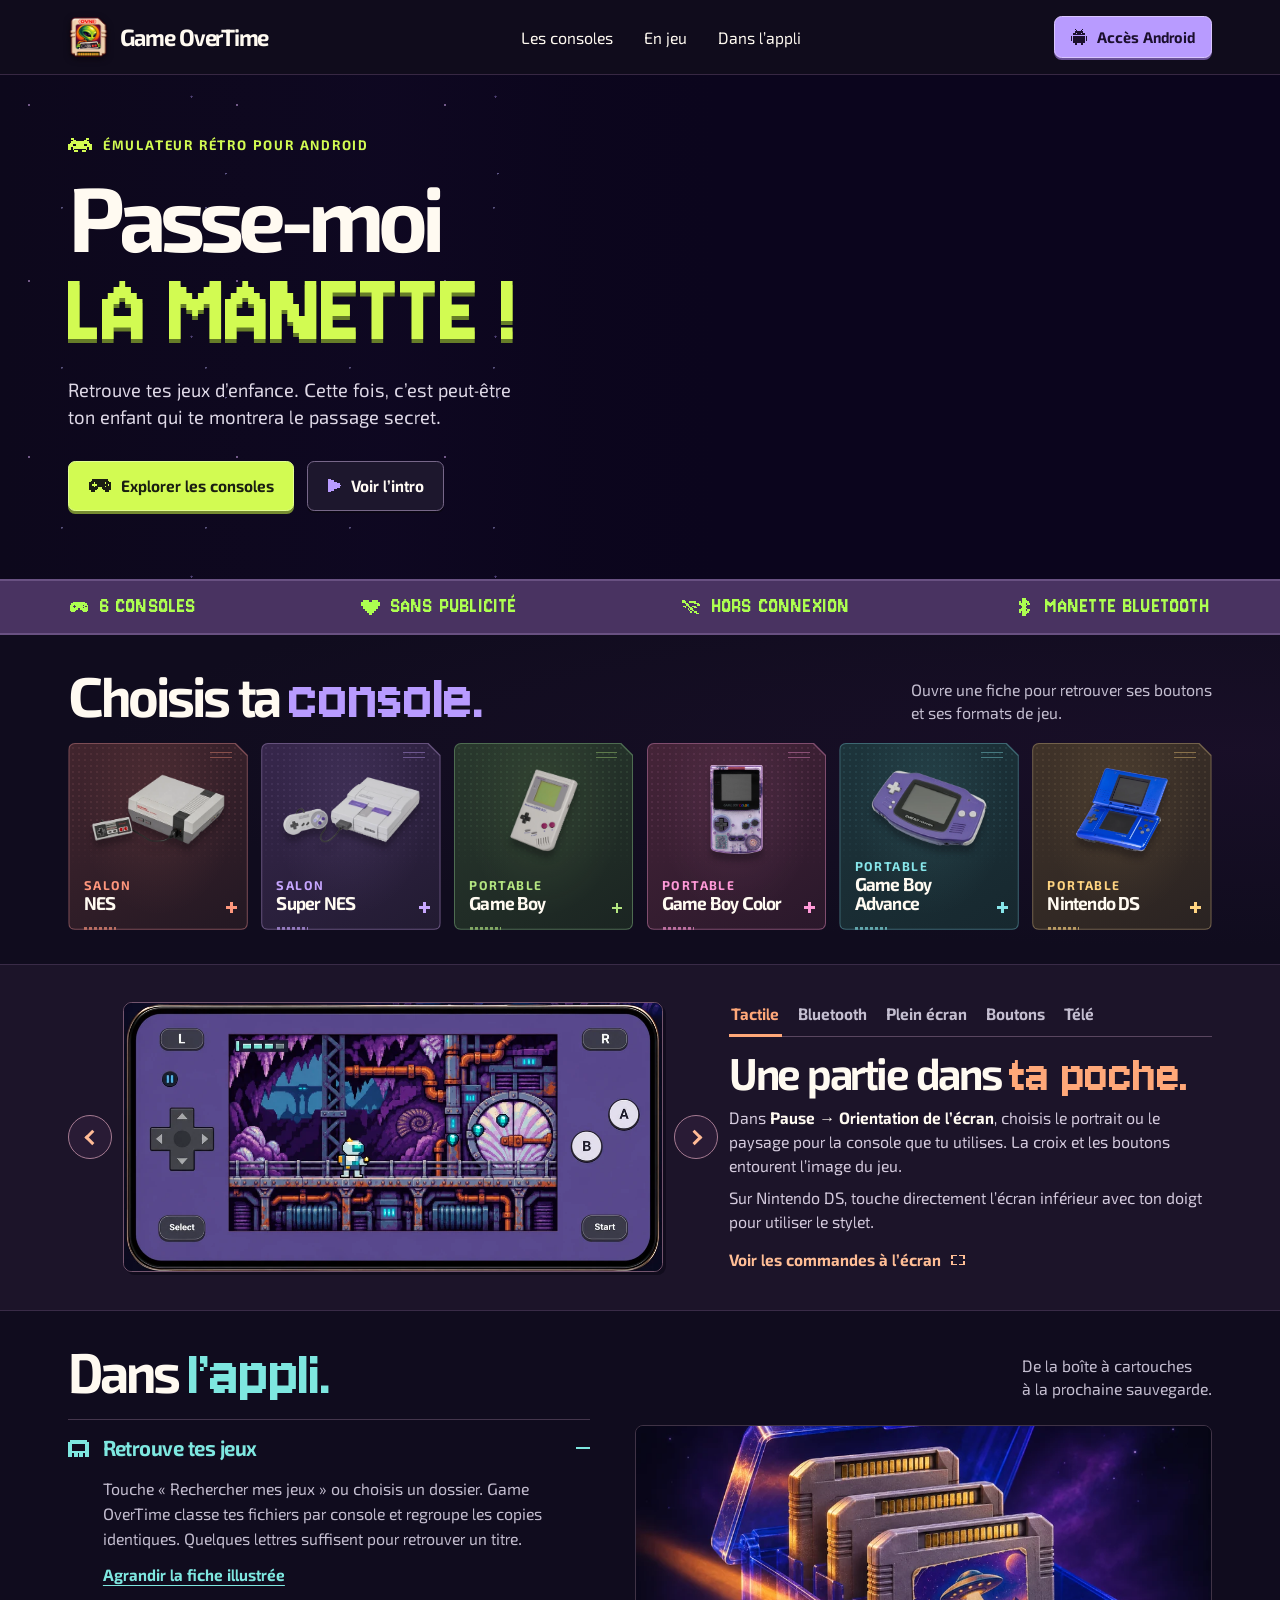
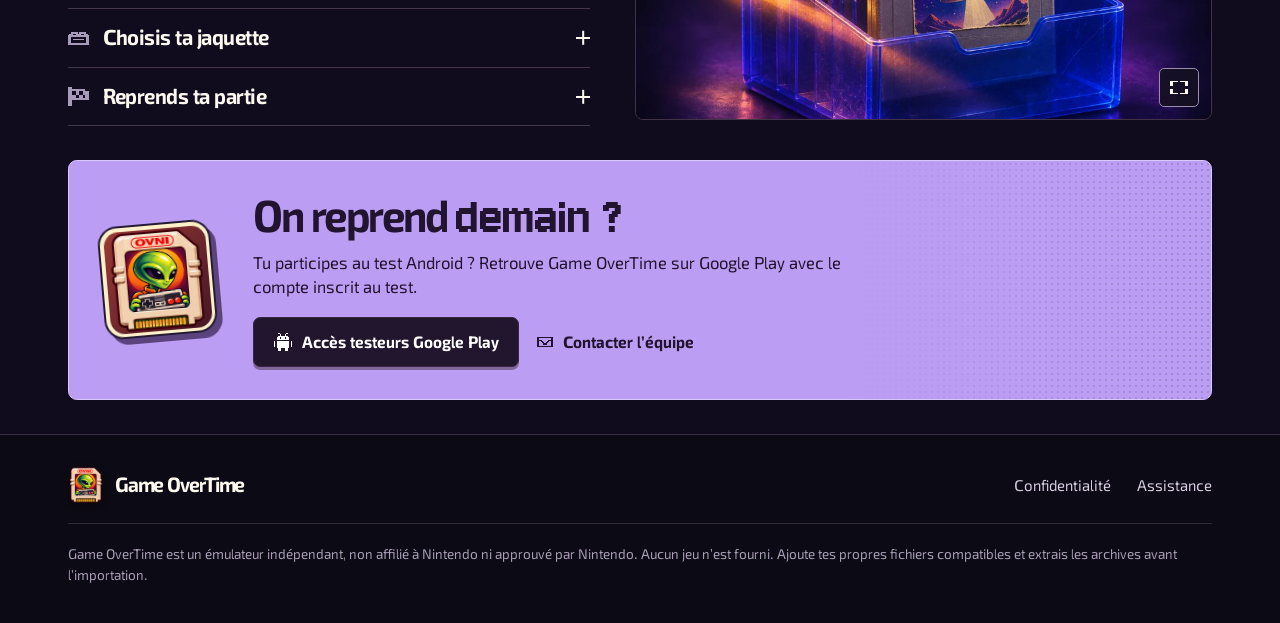
==== commit 40d294e6: "Centrer la vitrine Game OverTime sur le jeu tactile et redessiner la scène télé" ====
--- a/game-overtime/index.html
+++ b/game-overtime/index.html
@@ -5,7 +5,7 @@
   <meta name="viewport" content="width=device-width, initial-scale=1">
   <meta name="theme-color" content="#100c1e">
   <title>Game OverTime – L’émulateur rétro pour Android</title>
-  <meta name="description" content="Passe-moi la manette ! Retrouve tes jeux NES, Super NES, Game Boy, Game Boy Color, Game Boy Advance et Nintendo DS sur Android. Six consoles, sans publicité, jusque sur la télé.">
+  <meta name="description" content="Passe-moi la manette ! Retrouve tes jeux NES, Super NES, Game Boy, Game Boy Color, Game Boy Advance et Nintendo DS sur Android. Joue hors connexion, au tactile ou à la manette, sans publicité.">
   <link rel="canonical" href="https://pelleas6.github.io/sites_app_android/game-overtime/">
   <meta property="og:type" content="website">
   <meta property="og:locale" content="fr_FR">
@@ -147,67 +147,65 @@
       <div class="wrap play-carousel">
         <div class="feature-picker" role="tablist" aria-label="Choisir une fonctionnalité" hidden></div>
 
+        <article class="feature-slide" id="hand-panel" data-label="Tactile">
+          <div class="feature-media feature-phone">
+            <img src="assets/station-nacre.webp" width="1040" height="520" loading="lazy" alt="Le téléphone en paysage, la croix à gauche et les boutons à droite du jeu.">
+          </div>
+          <div class="feature-copy">
+            <h2>Une partie dans <span class="pixel accent-peach">ta poche.</span></h2>
+            <p>Dans <strong>Pause → Orientation de l’écran</strong>, choisis le portrait ou le paysage pour la console que tu utilises. La croix et les boutons entourent l’image du jeu.</p>
+            <p>Sur Nintendo DS, touche directement l’écran inférieur avec ton doigt pour utiliser le stylet.</p>
+          </div>
+          <a class="text-link" href="assets/station-nacre-affiche.webp" data-lightbox="Les commandes tactiles en paysage">Voir les commandes à l’écran <i class="ico zoom-icon" aria-hidden="true"></i></a>
+        </article>
+
+        <article class="feature-slide" id="bluetooth-panel" data-label="Bluetooth">
+          <div class="feature-media">
+            <img src="assets/manette-bluetooth.webp" width="960" height="540" loading="lazy" alt="Manette violette sans fil avec croix directionnelle et boutons d’action.">
+          </div>
+          <div class="feature-copy">
+            <h2>Ta manette <span class="pixel accent-peach">Bluetooth.</span></h2>
+            <p>Dans <strong>Réglages → Manette Bluetooth</strong>, touche «&nbsp;Rechercher une manette&nbsp;» et associe-la au téléphone. De retour en jeu, utilise la croix ou le stick gauche pour te déplacer.</p>
+            <p>Si ta manette se déconnecte en pleine partie, le jeu se met en pause et les touches tactiles réapparaissent.</p>
+          </div>
+          <a class="text-link" href="assets/manette-bluetooth-fiche.webp" data-lightbox="Manette Bluetooth sur téléphone">Voir la fiche Bluetooth <i class="ico zoom-icon" aria-hidden="true"></i></a>
+        </article>
+
+        <article class="feature-slide" id="fullscreen-panel" data-label="Plein écran">
+          <div class="feature-media feature-game">
+            <img src="assets/vol-canyon.webp" width="960" height="640" loading="lazy" alt="Un biplan rouge file vers une enveloppe au-dessus d’un aqueduc. Le score et la jauge restent visibles en plein écran.">
+          </div>
+          <div class="feature-copy">
+            <h2>Ton téléphone en <span class="pixel accent-peach">plein écran.</span></h2>
+            <p>Avec <strong>Plein écran automatique</strong>, activé par défaut, les boutons à l’écran s’effacent dès que l’appli détecte ta manette. L’image s’agrandit en gardant les proportions de la console.</p>
+            <p>Pour retrouver les boutons, appuie sur Retour puis sur «&nbsp;Afficher les commandes tactiles&nbsp;».</p>
+          </div>
+          <a class="text-link" href="assets/vol-canyon.webp" data-lightbox="Le vol au-dessus du canyon en plein écran">Agrandir la capture <i class="ico zoom-icon" aria-hidden="true"></i></a>
+        </article>
+
+        <article class="feature-slide" id="editor-panel" data-label="Boutons">
+          <div class="feature-media">
+            <img src="assets/editeur-vol-canyon.webp" width="1280" height="720" loading="lazy" alt="L’éditeur entoure le jeu de vol. Le bouton A est sélectionné à droite et les touches moins et plus règlent sa taille.">
+          </div>
+          <div class="feature-copy">
+            <h2>Les boutons sous <span class="pixel accent-peach">tes pouces.</span></h2>
+            <p>Depuis <strong>Thèmes</strong> ou <strong>Pause → Régler les boutons</strong>, fais glisser la croix ou un bouton où ton pouce tombe naturellement. Sélectionne-le puis utilise − et + pour ajuster sa taille de 60 à 180&nbsp;%.</p>
+            <p>Enregistre ton réglage. Chaque console garde sa propre disposition, en portrait comme en paysage.</p>
+          </div>
+          <a class="text-link" href="assets/editeur-vol-canyon.webp" data-lightbox="L’éditeur des commandes tactiles">Agrandir l’éditeur <i class="ico zoom-icon" aria-hidden="true"></i></a>
+        </article>
+
         <article class="feature-slide" id="tv-panel" data-label="Télé">
           <div class="feature-media">
             <picture>
-              <source media="(max-width: 740px)" srcset="assets/une-vie-chacun-640.webp">
-              <img src="assets/une-vie-chacun.webp" width="1080" height="720" loading="lazy" alt="Sur le canapé, un père passe la manette à sa fille devant la télévision.">
+              <source media="(max-width: 740px)" srcset="assets/une-vie-chacun-640.webp?v=2">
+              <img src="assets/une-vie-chacun.webp?v=2" width="1120" height="630" loading="lazy" alt="Deux mains tiennent un téléphone devant un jeu de plateformes. Au fond du salon, un téléviseur affiche la même scène.">
             </picture>
           </div>
           <div class="feature-copy">
-            <h2>À chacun son <span class="pixel accent-peach">tour.</span></h2>
-            <p>Dans <strong>Réglages → Manette Bluetooth</strong>, active le mode TV. Avec la manette connectée au téléphone, la partie passe en paysage plein écran.</p>
-            <p>Duplique ensuite l’écran sur un téléviseur compatible, avec Smart View sur un Samsung compatible. Il ne reste qu’à décider qui prend la première vie.</p>
-          </div>
-          <a class="text-link" href="assets/tele-manette.webp" data-lightbox="Manette Bluetooth et mode TV">Voir la fiche TV <i class="ico zoom-icon" aria-hidden="true"></i></a>
-        </article>
-
-        <article class="feature-slide" id="bluetooth-panel" data-label="Bluetooth">
-          <div class="feature-media">
-            <img src="assets/manette-bluetooth.webp" width="960" height="540" loading="lazy" alt="Manette violette sans fil avec croix directionnelle et boutons d’action.">
-          </div>
-          <div class="feature-copy">
-            <h2>Ta manette <span class="pixel accent-peach">Bluetooth.</span></h2>
-            <p>Dans <strong>Réglages → Manette Bluetooth</strong>, touche «&nbsp;Rechercher une manette&nbsp;» et associe-la au téléphone. De retour en jeu, utilise la croix ou le stick gauche pour te déplacer.</p>
-            <p>Si ta manette se déconnecte en pleine partie, le jeu se met en pause et les touches tactiles réapparaissent.</p>
-          </div>
-          <a class="text-link" href="assets/manette-bluetooth-fiche.webp" data-lightbox="Manette Bluetooth sur téléphone">Voir la fiche Bluetooth <i class="ico zoom-icon" aria-hidden="true"></i></a>
-        </article>
-
-        <article class="feature-slide" id="fullscreen-panel" data-label="Plein écran">
-          <div class="feature-media feature-game">
-            <img src="assets/vol-canyon.webp" width="960" height="640" loading="lazy" alt="Un biplan rouge file vers une enveloppe au-dessus d’un aqueduc. Le score et la jauge restent visibles en plein écran.">
-          </div>
-          <div class="feature-copy">
-            <h2>Ton téléphone en <span class="pixel accent-peach">plein écran.</span></h2>
-            <p>Avec <strong>Plein écran automatique</strong>, activé par défaut, les boutons à l’écran s’effacent dès que l’appli détecte ta manette. L’image s’agrandit en gardant les proportions de la console.</p>
-            <p>Pour retrouver les boutons, appuie sur Retour puis sur «&nbsp;Afficher les commandes tactiles&nbsp;».</p>
-          </div>
-          <a class="text-link" href="assets/vol-canyon.webp" data-lightbox="Le vol au-dessus du canyon en plein écran">Agrandir la capture <i class="ico zoom-icon" aria-hidden="true"></i></a>
-        </article>
-
-        <article class="feature-slide" id="editor-panel" data-label="Boutons">
-          <div class="feature-media">
-            <img src="assets/editeur-vol-canyon.webp" width="1280" height="720" loading="lazy" alt="L’éditeur entoure le jeu de vol. Le bouton A est sélectionné à droite et les touches moins et plus règlent sa taille.">
-          </div>
-          <div class="feature-copy">
-            <h2>Les boutons sous <span class="pixel accent-peach">tes pouces.</span></h2>
-            <p>Depuis <strong>Thèmes</strong> ou <strong>Pause → Régler les boutons</strong>, fais glisser la croix ou un bouton où ton pouce tombe naturellement. Sélectionne-le puis utilise − et + pour ajuster sa taille de 60 à 180&nbsp;%.</p>
-            <p>Enregistre ton réglage. Chaque console garde sa propre disposition, en portrait comme en paysage.</p>
-          </div>
-          <a class="text-link" href="assets/editeur-vol-canyon.webp" data-lightbox="L’éditeur des commandes tactiles">Agrandir l’éditeur <i class="ico zoom-icon" aria-hidden="true"></i></a>
-        </article>
-
-        <article class="feature-slide" id="hand-panel" data-label="Tactile">
-          <div class="feature-media feature-phone">
-            <img src="assets/station-nacre.webp" width="1040" height="520" loading="lazy" alt="Le téléphone en paysage, la croix à gauche et les boutons à droite du jeu.">
-          </div>
-          <div class="feature-copy">
-            <h2>Une partie dans <span class="pixel accent-peach">ta poche.</span></h2>
-            <p>Dans <strong>Pause → Orientation de l’écran</strong>, choisis le portrait ou le paysage pour la console que tu utilises. La croix et les boutons entourent l’image du jeu.</p>
-            <p>Sur Nintendo DS, touche directement l’écran inférieur avec ton doigt pour utiliser le stylet.</p>
-          </div>
-          <a class="text-link" href="assets/station-nacre-affiche.webp" data-lightbox="Les commandes tactiles en paysage">Voir les commandes à l’écran <i class="ico zoom-icon" aria-hidden="true"></i></a>
+            <h2>Sur un <span class="pixel accent-peach">second écran.</span></h2>
+            <p>Si ton téléphone reconnaît un écran compatible, ouvre <strong>Pause → Activer le mode TV</strong>. Tu gardes les commandes sur le téléphone.</p>
+          </div>
         </article>
 
         <div class="feature-arrows" role="group" aria-label="Parcourir les fonctionnalités" hidden>
